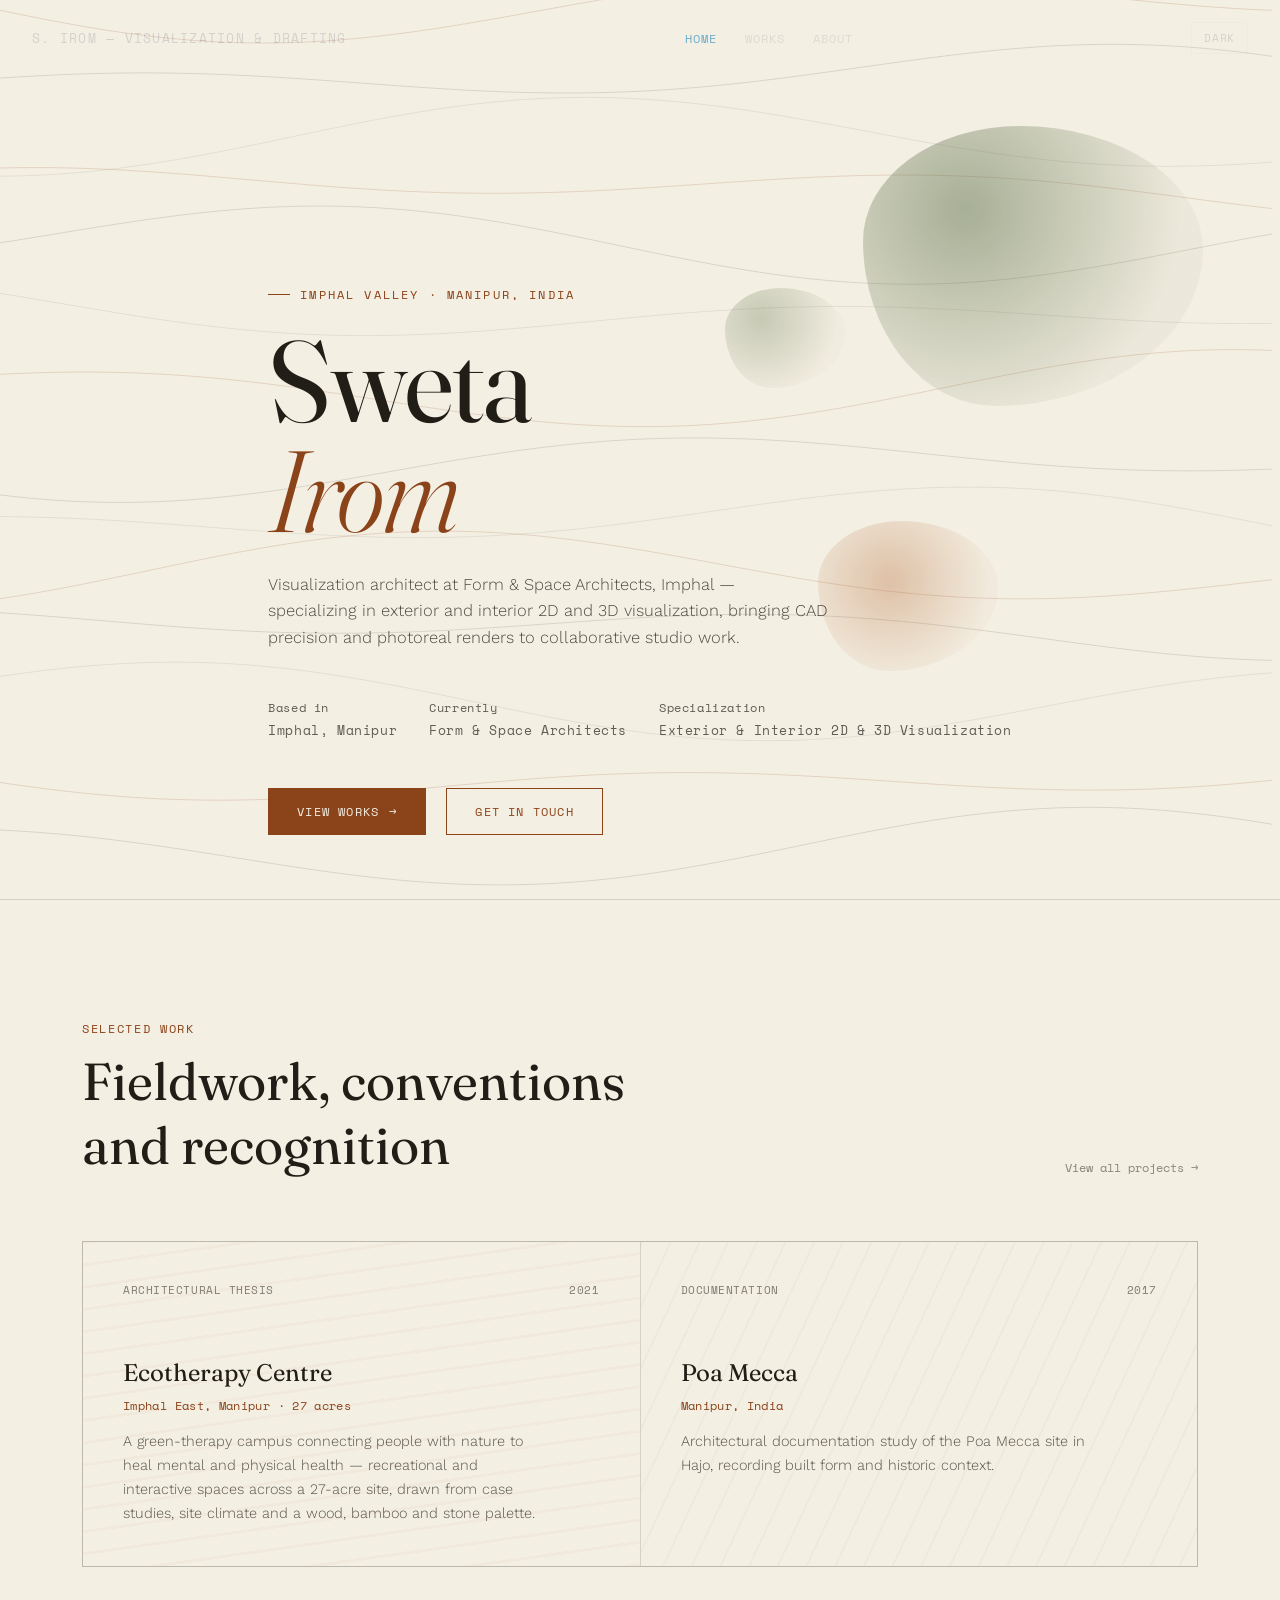
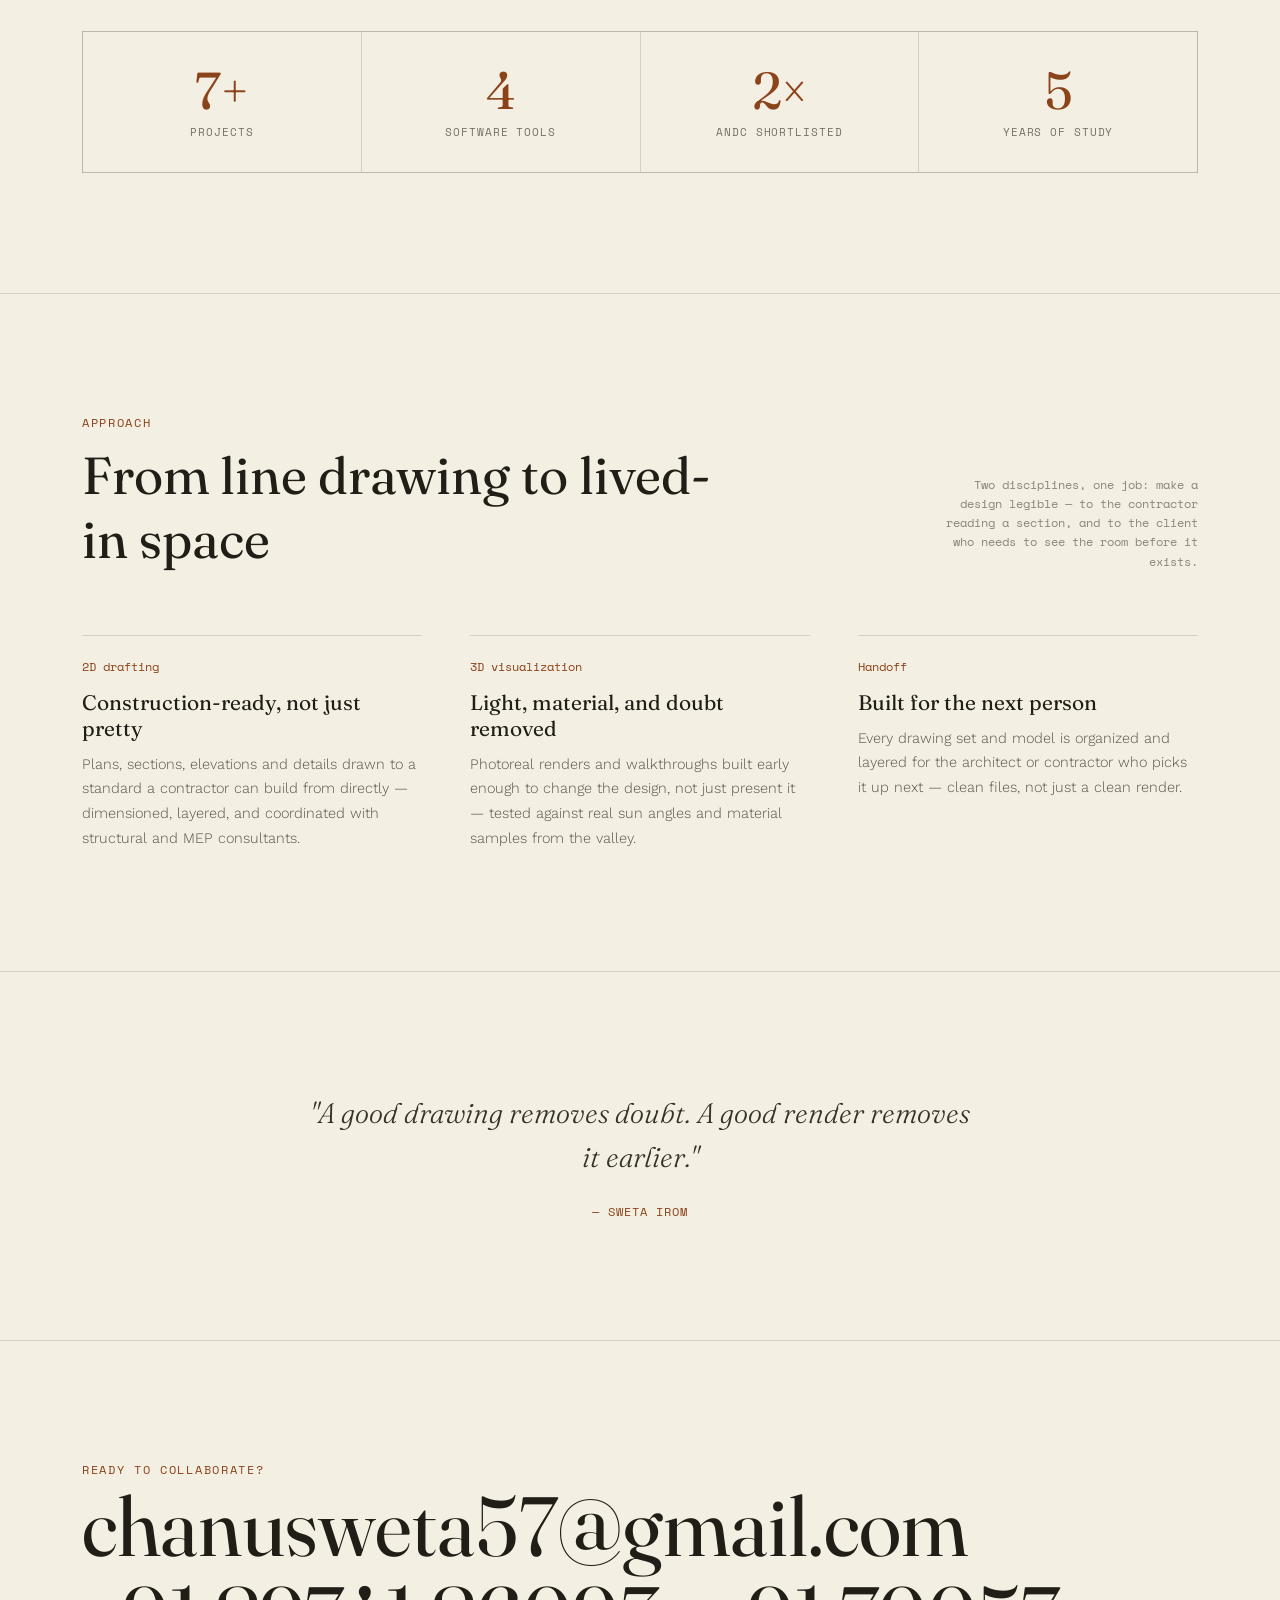
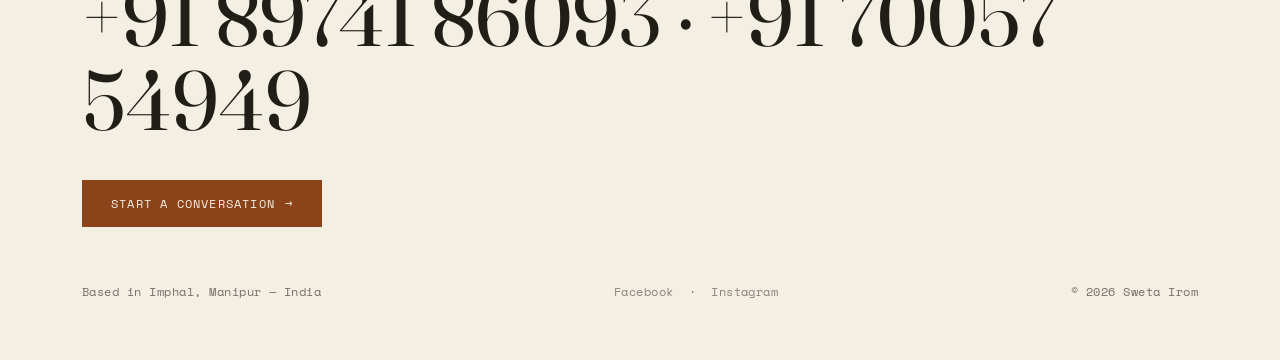
==== index.html @ aa002e1c "Update Instagram link in footer" ====
<!DOCTYPE html>
<html lang="en" data-theme="dark">
<head>
<meta charset="UTF-8">
<meta name="viewport" content="width=device-width, initial-scale=1.0">
<title>Sweta Irom — 3D Visualization & Drafting, Imphal</title>
<link rel="preconnect" href="https://fonts.googleapis.com">
<link href="https://fonts.googleapis.com/css2?family=Fraunces:opsz,wght@9..144,300;9..144,400;9..144,500;9..144,600&family=Work+Sans:wght@300;400;500;600&family=Space+Mono:wght@400;700&display=swap" rel="stylesheet">
<link rel="stylesheet" href="css/style.css">
</head>
<body>

<div class="menu-scrim" id="scrim"></div>

<header class="nav">
  <div class="nav-mark">S. IROM — VISUALIZATION &amp; DRAFTING</div>
  <nav class="nav-links">
    <a href="index.html" class="active">Home</a>
    <a href="works.html">Works</a>
    <a href="about.html">About</a>
  </nav>
  <div class="nav-controls">
    <button class="theme-toggle" id="themeToggle" aria-label="Toggle light and dark mode">LIGHT</button>
    <button class="menu-toggle" id="menuToggle" aria-label="Open menu">MENU</button>
  </div>
</header>

<nav class="mobile-menu" id="mobileMenu">
  <a href="index.html" class="active">Home</a>
  <a href="works.html">Works</a>
  <a href="about.html">About</a>
</nav>

<!-- ==================== HERO ==================== -->
<section class="hero">
  <canvas id="contour"></canvas>
  <div class="blob b1"></div>
  <div class="blob b2"></div>
  <div class="blob b3"></div>
  <div class="wrap hero-content">
    <div class="eyebrow">Imphal Valley &middot; Manipur, India</div>
    <h1 class="name">Sweta<br><em>Irom</em></h1>
    <p class="hero-sub">Visualization architect at Form &amp; Space Architects, Imphal — specializing in exterior and interior 2D and 3D visualization, bringing CAD precision and photoreal renders to collaborative studio work.</p>
    <div class="hero-meta">
      <div>Based in<span>Imphal, Manipur</span></div>
      <div>Currently<span>Form &amp; Space Architects</span></div>
      <div>Specialization<span>Exterior &amp; Interior 2D &amp; 3D Visualization</span></div>
    </div>
    <div class="cta-row">
      <a href="works.html" class="btn btn-primary">View Works <span class="arrow">&rarr;</span></a>
      <a href="about.html#contact" class="btn">Get in Touch</a>
    </div>
  </div>
</section>

<!-- ==================== FEATURED WORKS ==================== -->
<section>
  <div class="wrap">
    <div class="section-head reveal">
      <div>
        <div class="section-label">Selected Work</div>
        <h2 class="section-title">Fieldwork, conventions and recognition</h2>
      </div>
      <a href="works.html" class="section-note" style="text-decoration:none;">View all projects &rarr;</a>
    </div>

    <div class="featured-grid reveal">
      <div class="work-card">
        <div class="work-texture tex-lat"></div>
        <div class="work-top"><span>ARCHITECTURAL THESIS</span><span>2021</span></div>
        <div class="work-name">Ecotherapy Centre</div>
        <div class="work-loc">Imphal East, Manipur &middot; 27 acres</div>
        <p class="work-desc">A green-therapy campus connecting people with nature to heal mental and physical health — recreational and interactive spaces across a 27-acre site, drawn from case studies, site climate and a wood, bamboo and stone palette.</p>
      </div>
      <div class="work-card">
        <div class="work-texture tex-bamboo"></div>
        <div class="work-top"><span>DOCUMENTATION</span><span>2017</span></div>
        <div class="work-name">Poa Mecca</div>
        <div class="work-loc">Manipur, India</div>
        <p class="work-desc">Architectural documentation study of the Poa Mecca site in Hajo, recording built form and historic context.</p>
      </div>
    </div>

    <!-- Stats -->
    <div class="stat-strip reveal">
      <div class="stat-cell">
        <div class="stat-num">7+</div>
        <div class="stat-label">Projects</div>
      </div>
      <div class="stat-cell">
        <div class="stat-num">4</div>
        <div class="stat-label">Software Tools</div>
      </div>
      <div class="stat-cell">
        <div class="stat-num">2&times;</div>
        <div class="stat-label">ANDC Shortlisted</div>
      </div>
      <div class="stat-cell">
        <div class="stat-num">5</div>
        <div class="stat-label">Years of Study</div>
      </div>
    </div>
  </div>
</section>

<!-- ==================== APPROACH PREVIEW ==================== -->
<section>
  <div class="wrap">
    <div class="section-head reveal">
      <div>
        <div class="section-label">Approach</div>
        <h2 class="section-title">From line drawing to lived-in space</h2>
      </div>
      <div class="section-note">Two disciplines, one job: make a design legible — to the contractor reading a section, and to the client who needs to see the room before it exists.</div>
    </div>

    <div class="approach-grid">
      <div class="approach-item reveal">
        <div class="approach-num">2D drafting</div>
        <h3>Construction-ready, not just pretty</h3>
        <p>Plans, sections, elevations and details drawn to a standard a contractor can build from directly — dimensioned, layered, and coordinated with structural and MEP consultants.</p>
      </div>
      <div class="approach-item reveal">
        <div class="approach-num">3D visualization</div>
        <h3>Light, material, and doubt removed</h3>
        <p>Photoreal renders and walkthroughs built early enough to change the design, not just present it — tested against real sun angles and material samples from the valley.</p>
      </div>
      <div class="approach-item reveal">
        <div class="approach-num">Handoff</div>
        <h3>Built for the next person</h3>
        <p>Every drawing set and model is organized and layered for the architect or contractor who picks it up next — clean files, not just a clean render.</p>
      </div>
    </div>
  </div>
</section>

<!-- ==================== TESTIMONIAL ==================== -->
<section>
  <div class="wrap">
    <div class="testimonial-section reveal">
      <p class="testimonial-quote">"A good drawing removes doubt. A good render removes it earlier."</p>
      <div class="testimonial-attr">— Sweta Irom</div>
    </div>
  </div>
</section>

<!-- ==================== FOOTER / CTA ==================== -->
<footer class="contact" id="contact">
  <div class="wrap contact-inner">
    <div class="section-label reveal">Ready to collaborate?</div>
    <h2 class="reveal"><a href="mailto:chanusweta57@gmail.com">chanusweta57@gmail.com</a></h2>
    <h2 class="reveal">+91 89741 86093 &middot; +91 70057 54949</h2>

    <div class="cta-row reveal" style="margin-top:32px;">
      <a href="about.html#contact" class="btn btn-primary">Start a Conversation <span class="arrow">&rarr;</span></a>
    </div>

    <div class="contact-bottom">
      <span>Based in Imphal, Manipur — India</span>
      <span><a href="https://www.facebook.com/sweta.chanu" target="_blank" rel="noopener">Facebook</a> &nbsp;&middot;&nbsp; <a href="https://www.instagram.com/___swe_t___" target="_blank" rel="noopener">Instagram</a></span>
      <span>&copy; 2026 Sweta Irom</span>
    </div>
  </div>
</footer>

<script src="js/main.js"></script>
</body>
</html>
---- css/style.css ----
/* ============================================================
   Sweta Irom — Portfolio
   Shared styles across all pages
   ============================================================ */

/* --- Tokens ------------------------------------------------- */
:root {
  --serif: 'Fraunces', serif;
  --sans: 'Work Sans', sans-serif;
  --mono: 'Space Mono', monospace;
}

html[data-theme="dark"] {
  --ink: #17150F;
  --stone: #E9E2D2;
  --stoneware: #3A3833;
  --rust: #B15F27;
  --moss: #5C7048;
  --gold: #C9A227;
  --line: rgba(233, 226, 210, 0.14);
  --panel: rgba(255, 255, 255, 0.02);
  --contour-a: rgba(177, 95, 39, 0.30);
  --contour-b: rgba(92, 112, 72, 0.28);
  --contour-c: rgba(233, 226, 210, 0.14);
}

html[data-theme="light"] {
  --ink: #F4EFE3;
  --stone: #211E17;
  --stoneware: #C7C0AC;
  --rust: #8B431A;
  --moss: #3E4A32;
  --gold: #93701A;
  --line: rgba(33, 30, 23, 0.14);
  --panel: rgba(33, 30, 23, 0.03);
  --contour-a: rgba(139, 67, 26, 0.26);
  --contour-b: rgba(62, 74, 50, 0.24);
  --contour-c: rgba(33, 30, 23, 0.12);
}

/* --- Reset -------------------------------------------------- */
*,
*::before,
*::after {
  margin: 0;
  padding: 0;
  box-sizing: border-box;
}

html {
  scroll-behavior: smooth;
}

body {
  background: var(--ink);
  color: var(--stone);
  font-family: var(--sans);
  font-weight: 300;
  overflow-x: hidden;
  transition: background 0.4s ease, color 0.4s ease;
}

@media (prefers-reduced-motion: reduce) {
  * {
    animation-duration: 0.001ms !important;
    animation-iteration-count: 1 !important;
    transition-duration: 0.001ms !important;
    scroll-behavior: auto !important;
  }
}

a {
  color: inherit;
  text-decoration: none;
}

::selection {
  background: var(--rust);
  color: var(--ink);
}

img {
  max-width: 100%;
  display: block;
}

/* --- Layout ------------------------------------------------- */
.wrap {
  max-width: 1180px;
  margin: 0 auto;
  padding: 0 32px;
}

/* --- Nav ---------------------------------------------------- */
header.nav {
  position: fixed;
  top: 0;
  left: 0;
  right: 0;
  z-index: 100;
  padding: 20px 24px;
  display: flex;
  justify-content: space-between;
  align-items: center;
  background: var(--ink);
  border-bottom: 1px solid var(--line);
  transition: background 0.4s ease;
}

@media (min-width: 720px) {
  header.nav {
    padding: 22px 32px;
    background: transparent;
    border-bottom: none;
    mix-blend-mode: difference;
  }
}

.nav-mark {
  font-family: var(--mono);
  font-size: 12.5px;
  letter-spacing: 0.1em;
  text-transform: uppercase;
}

.nav-links {
  display: none;
  gap: 28px;
  font-family: var(--mono);
  font-size: 12px;
  letter-spacing: 0.08em;
  text-transform: uppercase;
}

.nav-links a {
  opacity: 0.75;
  transition: opacity 0.25s;
}

.nav-links a:hover,
.nav-links a.active {
  opacity: 1;
}

.nav-links a.active {
  color: var(--rust);
}

@media (min-width: 720px) {
  .nav-links {
    display: flex;
  }
}

.nav-controls {
  display: flex;
  align-items: center;
  gap: 14px;
}

.theme-toggle,
.menu-toggle {
  font-family: var(--mono);
  font-size: 11px;
  letter-spacing: 0.06em;
  text-transform: uppercase;
  background: transparent;
  border: 1px solid var(--line);
  color: var(--stone);
  padding: 7px 12px;
  cursor: pointer;
  transition: border-color 0.25s, opacity 0.25s;
}

.theme-toggle:hover,
.menu-toggle:hover {
  border-color: var(--rust);
}

.menu-toggle {
  display: inline-block;
}

@media (min-width: 720px) {
  .menu-toggle {
    display: none;
  }
}

/* --- Mobile Menu -------------------------------------------- */
.mobile-menu {
  position: fixed;
  top: 0;
  right: 0;
  bottom: 0;
  width: 78vw;
  max-width: 320px;
  z-index: 200;
  background: var(--ink);
  border-left: 1px solid var(--line);
  display: flex;
  flex-direction: column;
  gap: 26px;
  padding: 90px 30px 30px;
  transform: translateX(100%);
  transition: transform 0.35s ease;
}

.mobile-menu.open {
  transform: translateX(0);
}

.mobile-menu a {
  font-family: var(--mono);
  font-size: 15px;
  letter-spacing: 0.06em;
  text-transform: uppercase;
}

.mobile-menu a.active {
  color: var(--rust);
}

.menu-scrim {
  position: fixed;
  inset: 0;
  z-index: 150;
  background: rgba(0, 0, 0, 0.4);
  opacity: 0;
  pointer-events: none;
  transition: opacity 0.3s ease;
}

.menu-scrim.open {
  opacity: 1;
  pointer-events: auto;
}

/* --- Hero --------------------------------------------------- */
.hero {
  position: relative;
  min-height: 100vh;
  display: flex;
  flex-direction: column;
  justify-content: flex-end;
  padding-bottom: 64px;
  padding-top: 110px;
  overflow: hidden;
  border-bottom: 1px solid var(--line);
}

#contour {
  position: absolute;
  inset: 0;
  width: 100%;
  height: 100%;
  opacity: 0.55;
}

.blob {
  position: absolute;
  filter: blur(0.5px);
  background: radial-gradient(circle at 30% 30%, rgba(92, 112, 72, 0.5), rgba(92, 112, 72, 0.05) 70%);
  border-radius: 46% 54% 61% 39% / 41% 44% 56% 59%;
  animation: drift 22s ease-in-out infinite, morph 14s ease-in-out infinite;
  pointer-events: none;
}

.blob.b1 {
  width: 340px;
  height: 280px;
  top: 14%;
  right: 6%;
}

.blob.b2 {
  width: 180px;
  height: 150px;
  top: 58%;
  right: 22%;
  background: radial-gradient(circle at 40% 40%, rgba(177, 95, 39, 0.32), rgba(177, 95, 39, 0.03) 70%);
  animation-duration: 28s, 17s;
}

.blob.b3 {
  width: 120px;
  height: 100px;
  top: 32%;
  right: 34%;
  opacity: 0.6;
  animation-duration: 19s, 11s;
}

@media (max-width: 720px) {
  .blob {
    display: none;
  }
}

@keyframes drift {
  0%, 100% { transform: translate(0, 0); }
  50% { transform: translate(-24px, 30px); }
}

@keyframes morph {
  0%, 100% { border-radius: 46% 54% 61% 39% / 41% 44% 56% 59%; }
  50% { border-radius: 58% 42% 38% 62% / 55% 60% 40% 45%; }
}

.hero-content {
  position: relative;
  z-index: 2;
}

.eyebrow {
  font-family: var(--mono);
  font-size: 12px;
  letter-spacing: 0.18em;
  text-transform: uppercase;
  color: var(--rust);
  margin-bottom: 22px;
  display: flex;
  align-items: center;
  gap: 10px;
}

.eyebrow::before {
  content: '';
  width: 22px;
  height: 1px;
  background: var(--rust);
  display: inline-block;
}

h1.name {
  font-family: var(--serif);
  font-weight: 400;
  font-size: clamp(42px, 9vw, 118px);
  line-height: 0.96;
  letter-spacing: -0.01em;
}

h1.name em {
  font-style: italic;
  font-weight: 300;
  color: var(--rust);
}

.hero-sub {
  max-width: 560px;
  margin-top: 26px;
  font-size: 16.5px;
  line-height: 1.6;
  font-weight: 300;
  color: var(--stone);
  opacity: 0.78;
}

.hero-meta {
  display: flex;
  gap: 32px;
  margin-top: 48px;
  flex-wrap: wrap;
  font-family: var(--mono);
  font-size: 12px;
  letter-spacing: 0.05em;
  color: var(--stone);
  opacity: 0.7;
}

.hero-meta span {
  display: block;
  opacity: 1;
  color: var(--stone);
  font-size: 13px;
  margin-top: 4px;
}

/* --- CTA Button --------------------------------------------- */
.cta-row {
  margin-top: 48px;
  display: flex;
  gap: 20px;
  flex-wrap: wrap;
}

.btn {
  display: inline-flex;
  align-items: center;
  gap: 10px;
  font-family: var(--mono);
  font-size: 12px;
  letter-spacing: 0.1em;
  text-transform: uppercase;
  padding: 14px 28px;
  border: 1px solid var(--rust);
  color: var(--rust);
  transition: background 0.3s, color 0.3s;
  cursor: pointer;
  background: transparent;
}

.btn:hover {
  background: var(--rust);
  color: var(--ink);
}

.btn-primary {
  background: var(--rust);
  color: var(--ink);
}

.btn-primary:hover {
  background: transparent;
  color: var(--rust);
}

.btn .arrow {
  transition: transform 0.3s;
}

.btn:hover .arrow {
  transform: translateX(4px);
}

/* --- Sections ----------------------------------------------- */
section {
  padding: 88px 0;
  border-bottom: 1px solid var(--line);
  position: relative;
}

@media (min-width: 720px) {
  section {
    padding: 120px 0;
  }
}

.section-head {
  display: flex;
  justify-content: space-between;
  align-items: flex-end;
  margin-bottom: 52px;
  gap: 24px;
  flex-wrap: wrap;
}

@media (min-width: 720px) {
  .section-head {
    margin-bottom: 64px;
  }
}

.section-label {
  font-family: var(--mono);
  font-size: 12px;
  letter-spacing: 0.14em;
  text-transform: uppercase;
  color: var(--rust);
}

h2.section-title {
  font-family: var(--serif);
  font-weight: 400;
  font-size: clamp(28px, 4.5vw, 52px);
  margin-top: 12px;
  max-width: 640px;
}

.section-note {
  font-family: var(--mono);
  font-size: 12px;
  color: var(--stone);
  opacity: 0.5;
  max-width: 260px;
  line-height: 1.6;
  text-align: right;
}

/* --- Reveal Animation --------------------------------------- */
.reveal {
  opacity: 0;
  transform: translateY(28px);
  transition: opacity 0.8s ease, transform 0.8s ease;
}

.reveal.in {
  opacity: 1;
  transform: translateY(0);
}

/* --- Work Cards --------------------------------------------- */
.works-grid {
  display: grid;
  grid-template-columns: 1fr;
  gap: 1px;
  background: var(--line);
  border: 1px solid var(--line);
}

@media (min-width: 820px) {
  .works-grid {
    grid-template-columns: 1fr 1fr;
  }
}

.work-card {
  background: var(--ink);
  padding: 32px;
  position: relative;
  overflow: hidden;
  transition: background 0.4s ease;
}

@media (min-width: 720px) {
  .work-card {
    padding: 40px;
  }
}

.work-card:hover {
  background: var(--panel);
}

.work-card:hover .work-texture {
  transform: scale(1.06);
  opacity: 0.28;
}

.work-texture {
  position: absolute;
  inset: 0;
  opacity: 0.14;
  transition: transform 0.6s ease, opacity 0.6s ease;
  background-repeat: repeat;
  z-index: 0;
}

.tex-bamboo {
  background-image: repeating-linear-gradient(115deg, var(--contour-b) 0px, var(--contour-b) 2px, transparent 2px, transparent 26px);
}

.tex-lat {
  background-image: repeating-linear-gradient(-8deg, var(--contour-a) 0px, var(--contour-a) 3px, transparent 3px, transparent 22px);
}

.tex-thatch {
  background-image: repeating-linear-gradient(70deg, rgba(201, 162, 39, 0.4) 0px, rgba(201, 162, 39, 0.4) 1px, transparent 1px, transparent 14px);
}

.tex-stone {
  background-image: repeating-linear-gradient(30deg, var(--contour-c) 0px, var(--contour-c) 2px, transparent 2px, transparent 30px);
}

.work-top {
  position: relative;
  z-index: 1;
  display: flex;
  justify-content: space-between;
  font-family: var(--mono);
  font-size: 11px;
  letter-spacing: 0.05em;
  color: var(--stone);
  opacity: 0.55;
  margin-bottom: 60px;
}

.work-name {
  position: relative;
  z-index: 1;
  font-family: var(--serif);
  font-size: 24px;
  font-weight: 400;
  margin-bottom: 10px;
}

.work-loc {
  position: relative;
  z-index: 1;
  font-family: var(--mono);
  font-size: 12px;
  color: var(--rust);
  margin-bottom: 16px;
  letter-spacing: 0.03em;
}

.work-desc {
  position: relative;
  z-index: 1;
  font-size: 14.5px;
  line-height: 1.65;
  color: var(--stone);
  opacity: 0.75;
  max-width: 420px;
}

/* --- Approach ----------------------------------------------- */
.approach-grid {
  display: grid;
  grid-template-columns: 1fr;
  gap: 40px;
}

@media (min-width: 820px) {
  .approach-grid {
    grid-template-columns: repeat(3, 1fr);
    gap: 48px;
  }
}

.approach-item {
  border-top: 1px solid var(--line);
  padding-top: 22px;
}

.approach-num {
  font-family: var(--mono);
  font-size: 12px;
  color: var(--rust);
  margin-bottom: 14px;
}

.approach-item h3 {
  font-family: var(--serif);
  font-size: 21px;
  font-weight: 400;
  margin-bottom: 12px;
}

.approach-item p {
  font-size: 14.5px;
  line-height: 1.7;
  color: var(--stone);
  opacity: 0.75;
}

/* --- Materials / Toolset ------------------------------------ */
.materials {
  display: grid;
  grid-template-columns: repeat(2, 1fr);
  gap: 1px;
  background: var(--line);
  border: 1px solid var(--line);
}

@media (min-width: 720px) {
  .materials {
    grid-template-columns: repeat(4, 1fr);
  }
}

.material {
  background: var(--ink);
  aspect-ratio: 1;
  position: relative;
  padding: 18px;
  display: flex;
  flex-direction: column;
  justify-content: flex-end;
  overflow: hidden;
}

.material .swatch-tex {
  position: absolute;
  inset: 0;
}

.material h4 {
  position: relative;
  font-family: var(--serif);
  font-size: 18px;
  font-weight: 400;
  margin-bottom: 4px;
}

.material span {
  position: relative;
  font-family: var(--mono);
  font-size: 10px;
  color: var(--stone);
  opacity: 0.55;
  letter-spacing: 0.04em;
}

/* --- About -------------------------------------------------- */
.about-grid {
  display: grid;
  grid-template-columns: 1fr;
  gap: 44px;
}

@media (min-width: 900px) {
  .about-grid {
    grid-template-columns: 1.1fr 0.9fr;
    gap: 56px;
  }
}

.about-bio p {
  font-size: 15.5px;
  line-height: 1.75;
  color: var(--stone);
  opacity: 0.82;
  margin-bottom: 20px;
  max-width: 520px;
}

.quote {
  font-family: var(--serif);
  font-style: italic;
  font-size: 22px;
  line-height: 1.5;
  color: var(--stone);
  border-left: 2px solid var(--rust);
  padding-left: 22px;
  margin-top: 32px;
  max-width: 480px;
}

.credentials {
  font-family: var(--mono);
  font-size: 12.5px;
  line-height: 2.1;
  color: var(--stone);
  opacity: 0.75;
}

.credentials .cred-label {
  color: var(--rust);
  opacity: 1;
  display: block;
  margin-top: 18px;
  letter-spacing: 0.08em;
}

.credentials .cred-label:first-child {
  margin-top: 0;
}

/* --- Featured Preview (Home page) --------------------------- */
.featured-grid {
  display: grid;
  grid-template-columns: 1fr;
  gap: 1px;
  background: var(--line);
  border: 1px solid var(--line);
}

@media (min-width: 820px) {
  .featured-grid {
    grid-template-columns: 1fr 1fr;
  }
}

.stat-strip {
  display: grid;
  grid-template-columns: repeat(2, 1fr);
  gap: 1px;
  background: var(--line);
  border: 1px solid var(--line);
  margin-top: 64px;
}

@media (min-width: 720px) {
  .stat-strip {
    grid-template-columns: repeat(4, 1fr);
  }
}

.stat-cell {
  background: var(--ink);
  padding: 32px;
  text-align: center;
}

.stat-num {
  font-family: var(--serif);
  font-size: clamp(32px, 5vw, 52px);
  font-weight: 400;
  color: var(--rust);
  line-height: 1;
  margin-bottom: 8px;
}

.stat-label {
  font-family: var(--mono);
  font-size: 11px;
  letter-spacing: 0.08em;
  text-transform: uppercase;
  color: var(--stone);
  opacity: 0.6;
}

/* --- Testimonial -------------------------------------------- */
.testimonial-section {
  text-align: center;
  max-width: 680px;
  margin: 0 auto;
}

.testimonial-quote {
  font-family: var(--serif);
  font-style: italic;
  font-size: clamp(20px, 3vw, 28px);
  line-height: 1.55;
  color: var(--stone);
  opacity: 0.9;
  margin-bottom: 24px;
}

.testimonial-attr {
  font-family: var(--mono);
  font-size: 12px;
  letter-spacing: 0.08em;
  text-transform: uppercase;
  color: var(--rust);
}

/* --- Footer / Contact --------------------------------------- */
footer.contact {
  padding: 88px 0 50px;
  border-bottom: none;
}

@media (min-width: 720px) {
  footer.contact {
    padding: 120px 0 60px;
  }
}

.contact-inner {
  display: flex;
  flex-direction: column;
  align-items: flex-start;
  gap: 6px;
}

.contact-inner h2 {
  font-family: var(--serif);
  font-weight: 400;
  font-size: clamp(30px, 7vw, 84px);
  line-height: 1;
  word-break: break-word;
}

.contact-inner h2 a {
  border-bottom: 1px solid transparent;
  transition: border-color 0.3s;
}

.contact-inner h2 a:hover {
  border-color: var(--rust);
  color: var(--rust);
}

.contact-bottom {
  margin-top: 50px;
  display: flex;
  flex-wrap: wrap;
  justify-content: space-between;
  gap: 16px;
  width: 100%;
  font-family: var(--mono);
  font-size: 12px;
  color: var(--stone);
  opacity: 0.6;
  letter-spacing: 0.04em;
}

.contact-bottom a {
  opacity: 0.85;
}

.contact-bottom a:hover {
  color: var(--rust);
  opacity: 1;
}

/* --- Page Header (inner pages) ------------------------------ */
.page-header {
  padding-top: 130px;
  padding-bottom: 64px;
  border-bottom: 1px solid var(--line);
  position: relative;
  overflow: hidden;
}

.page-header .blob {
  opacity: 0.35;
}

.page-header-content {
  position: relative;
  z-index: 2;
}
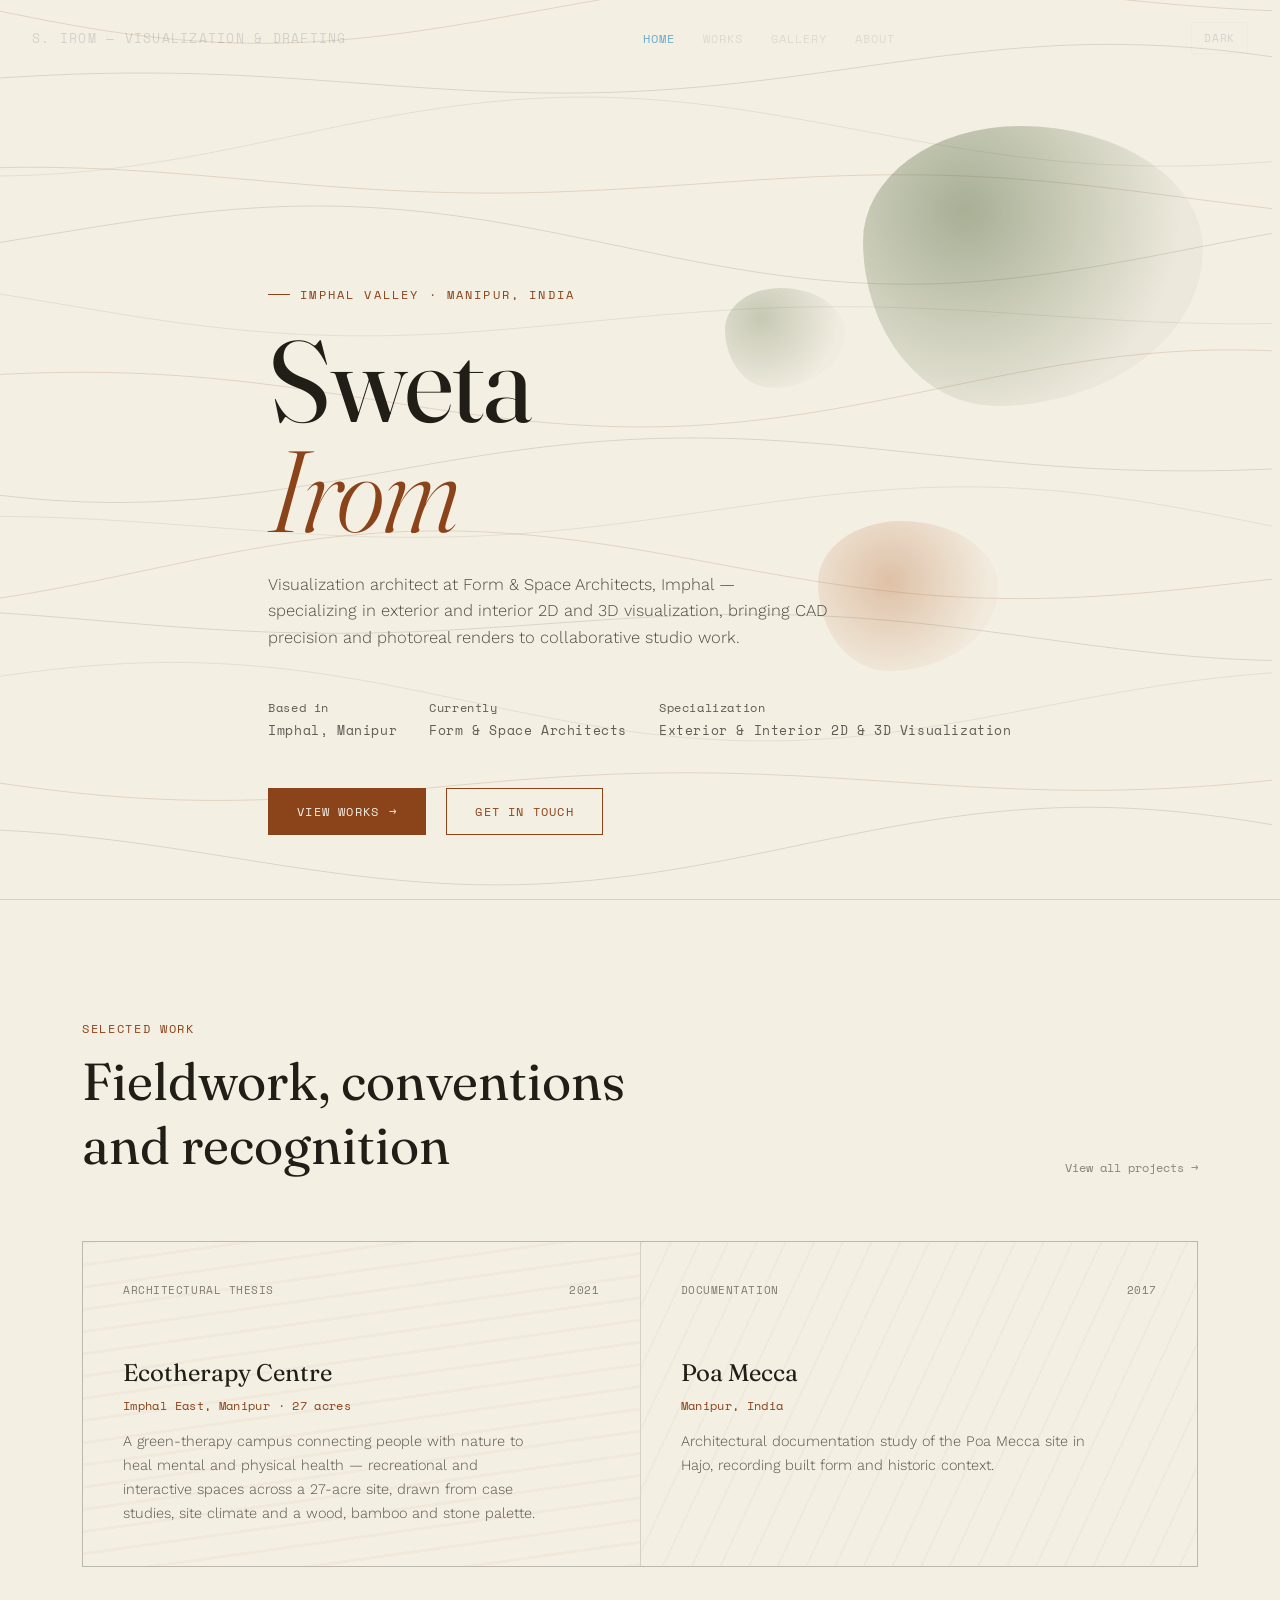
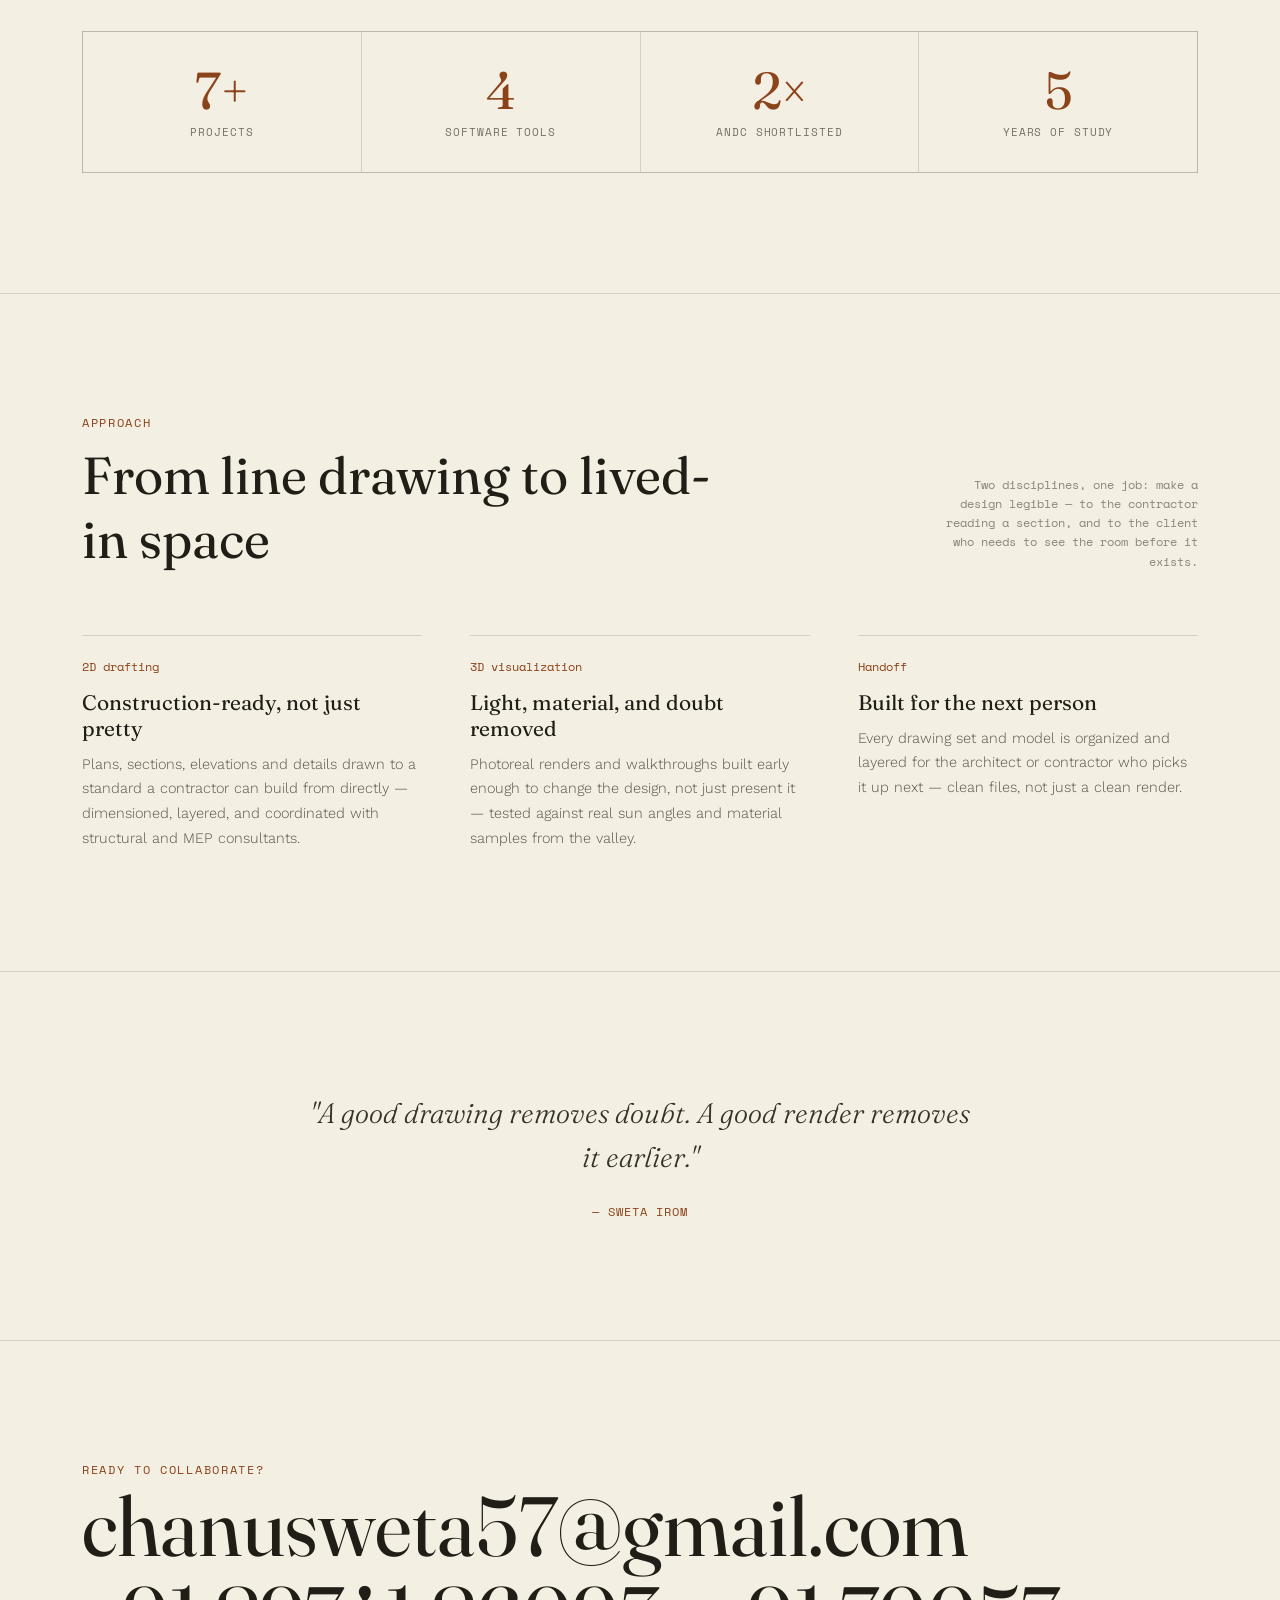
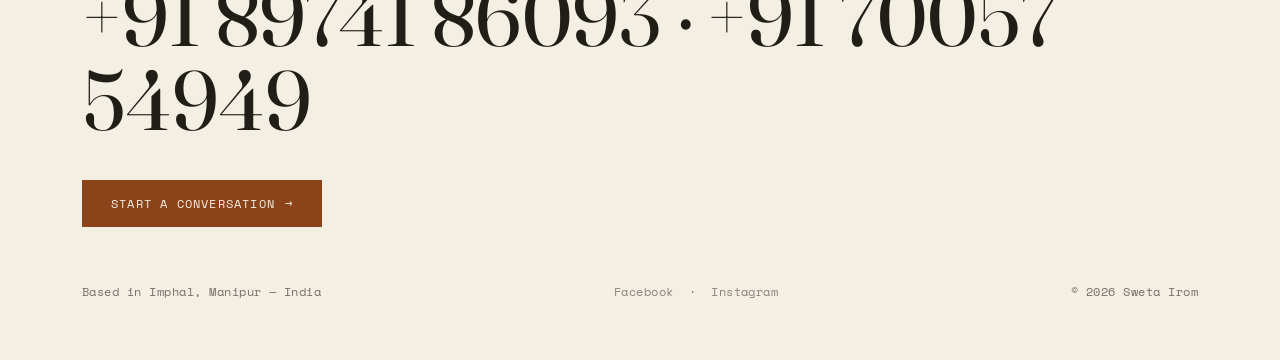
==== commit ad4e9ec0: "Add Gallery page with filterable photo/video grid and lightbox Co-Authored-By: Devin AI <158243242+d" ====
--- a/index.html
+++ b/index.html
@@ -17,6 +17,7 @@
   <nav class="nav-links">
     <a href="index.html" class="active">Home</a>
     <a href="works.html">Works</a>
+    <a href="gallery.html">Gallery</a>
     <a href="about.html">About</a>
   </nav>
   <div class="nav-controls">
@@ -28,6 +29,7 @@
 <nav class="mobile-menu" id="mobileMenu">
   <a href="index.html" class="active">Home</a>
   <a href="works.html">Works</a>
+  <a href="gallery.html">Gallery</a>
   <a href="about.html">About</a>
 </nav>
 
--- a/css/style.css
+++ b/css/style.css
@@ -893,3 +893,186 @@
   position: relative;
   z-index: 2;
 }
+
+/* ==================== GALLERY ==================== */
+.gallery-filters {
+  display: flex;
+  flex-wrap: wrap;
+  gap: 8px;
+  align-items: center;
+}
+
+.gallery-filter {
+  font-family: var(--mono);
+  font-size: 11px;
+  letter-spacing: 0.08em;
+  text-transform: uppercase;
+  padding: 8px 16px;
+  background: transparent;
+  border: 1px solid var(--line);
+  color: var(--stone);
+  cursor: pointer;
+  transition: border-color 0.3s ease, color 0.3s ease, background 0.3s ease;
+}
+
+.gallery-filter:hover {
+  border-color: var(--rust);
+  color: var(--rust);
+}
+
+.gallery-filter.active {
+  background: var(--rust);
+  border-color: var(--rust);
+  color: var(--ink);
+}
+
+.gallery-grid {
+  columns: 1;
+  column-gap: 16px;
+  margin-top: 32px;
+}
+
+@media (min-width: 620px) {
+  .gallery-grid { columns: 2; }
+}
+
+@media (min-width: 980px) {
+  .gallery-grid { columns: 3; }
+}
+
+.gallery-item {
+  position: relative;
+  margin: 0 0 16px;
+  break-inside: avoid;
+  overflow: hidden;
+  background: var(--ink);
+  border: 1px solid var(--line);
+  cursor: pointer;
+  transition: transform 0.4s ease;
+}
+
+.gallery-item.is-hidden { display: none; }
+
+.gallery-item img {
+  display: block;
+  width: 100%;
+  height: auto;
+}
+
+.gallery-item:hover { transform: translateY(-3px); }
+
+/* Placeholder tiles show a textured block until real media is added */
+.gallery-item.is-placeholder {
+  aspect-ratio: 4 / 3;
+}
+
+.gallery-item .work-texture {
+  position: absolute;
+  inset: 0;
+  opacity: 0.18;
+}
+
+.gallery-item figcaption {
+  position: relative;
+  z-index: 2;
+  display: flex;
+  align-items: center;
+  gap: 10px;
+  padding: 14px 16px;
+  font-family: var(--mono);
+  font-size: 12px;
+  color: var(--stone);
+  background: linear-gradient(to top, rgba(0, 0, 0, 0.28), transparent);
+}
+
+.gallery-item.is-placeholder figcaption {
+  position: absolute;
+  left: 0;
+  right: 0;
+  bottom: 0;
+  opacity: 0.75;
+}
+
+.gallery-tag {
+  font-size: 10px;
+  letter-spacing: 0.1em;
+  color: var(--rust);
+  border: 1px solid var(--rust);
+  padding: 2px 7px;
+}
+
+.gallery-play {
+  position: absolute;
+  top: 50%;
+  left: 50%;
+  z-index: 2;
+  width: 56px;
+  height: 56px;
+  transform: translate(-50%, -50%);
+  border-radius: 50%;
+  background: var(--rust);
+  transition: transform 0.3s ease;
+}
+
+.gallery-play::after {
+  content: "";
+  position: absolute;
+  top: 50%;
+  left: 54%;
+  transform: translate(-50%, -50%);
+  border-style: solid;
+  border-width: 10px 0 10px 17px;
+  border-color: transparent transparent transparent var(--ink);
+}
+
+.gallery-item:hover .gallery-play { transform: translate(-50%, -50%) scale(1.1); }
+
+.gallery-note {
+  margin-top: 28px;
+  font-family: var(--mono);
+  font-size: 13px;
+  color: var(--stone);
+  opacity: 0.7;
+}
+
+.gallery-note a { color: var(--rust); }
+
+/* ==================== LIGHTBOX ==================== */
+.lightbox {
+  position: fixed;
+  inset: 0;
+  z-index: 200;
+  display: none;
+  align-items: center;
+  justify-content: center;
+  padding: 24px;
+  background: rgba(0, 0, 0, 0.9);
+}
+
+.lightbox.open { display: flex; }
+
+.lightbox-content {
+  max-width: 92vw;
+  max-height: 88vh;
+}
+
+.lightbox-content img,
+.lightbox-content video {
+  display: block;
+  max-width: 92vw;
+  max-height: 88vh;
+  width: auto;
+  height: auto;
+}
+
+.lightbox-close {
+  position: absolute;
+  top: 20px;
+  right: 26px;
+  background: transparent;
+  border: none;
+  color: #E9E2D2;
+  font-size: 40px;
+  line-height: 1;
+  cursor: pointer;
+}
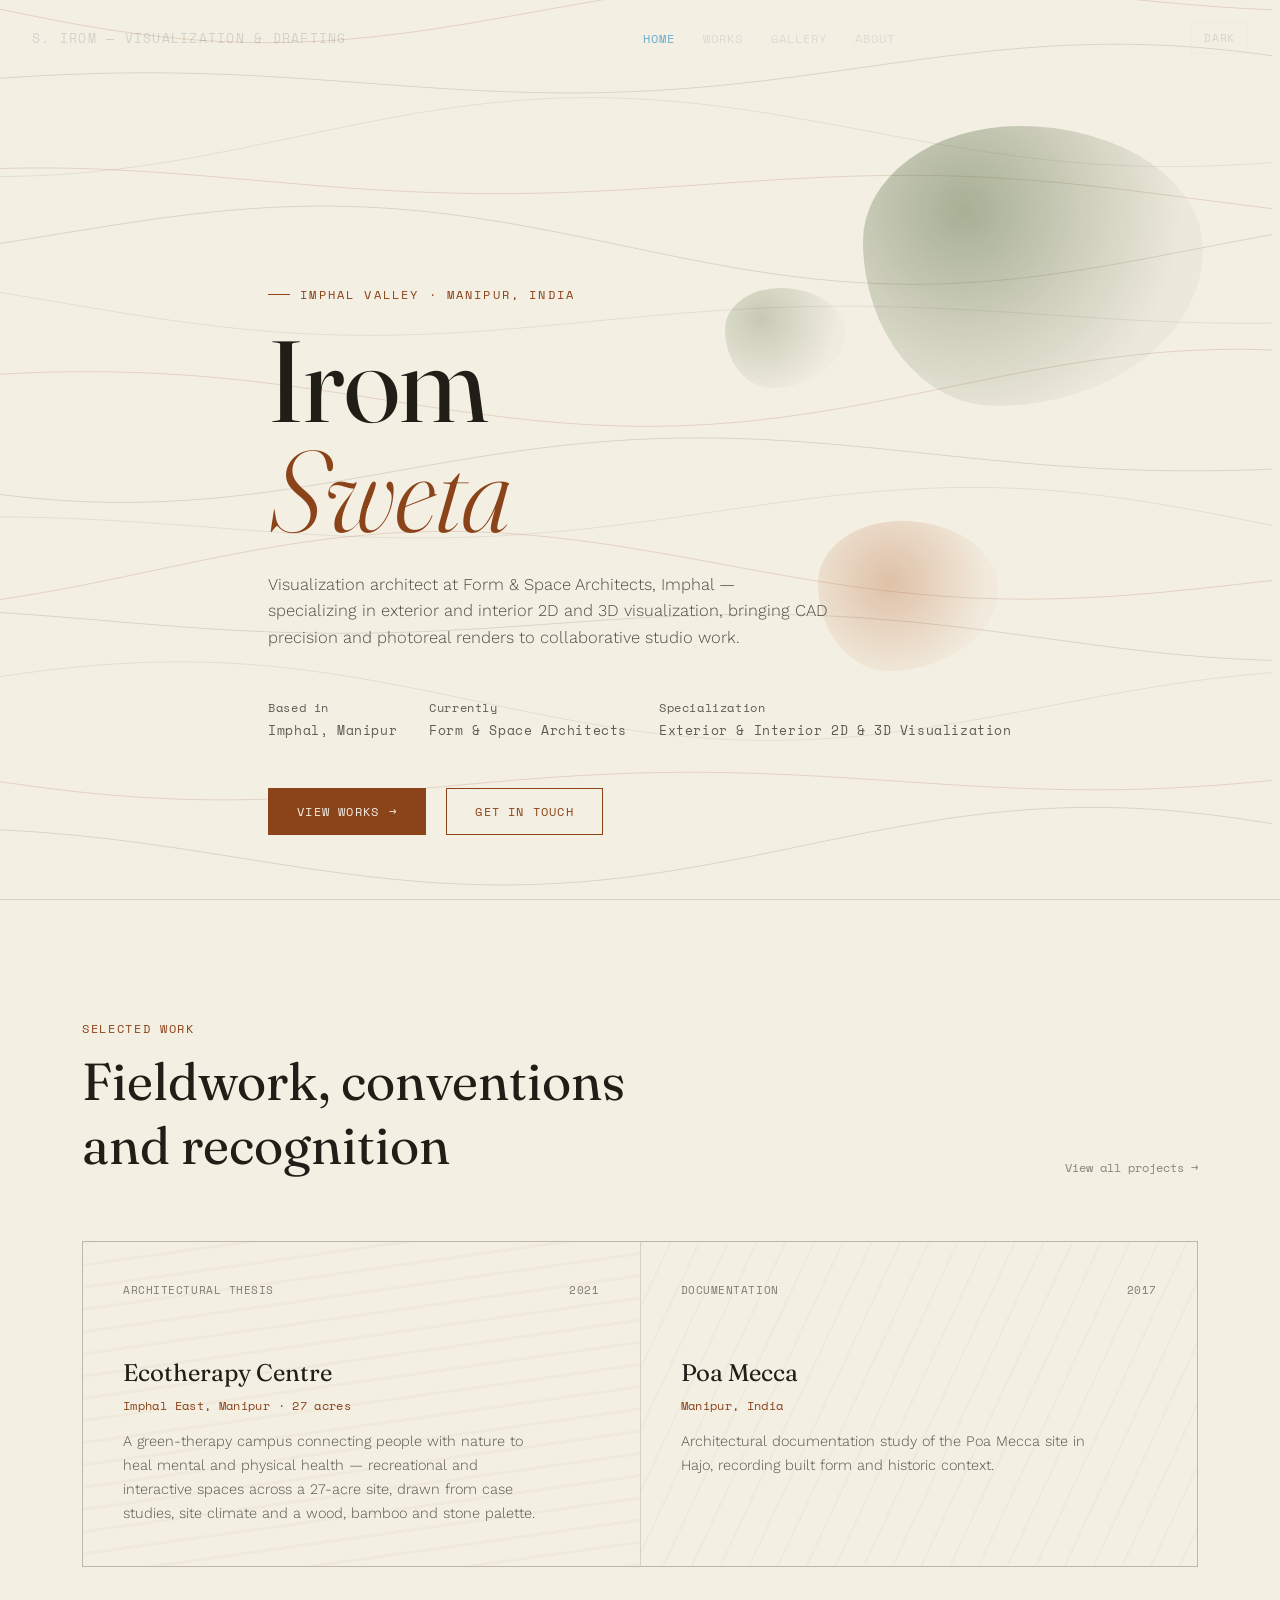
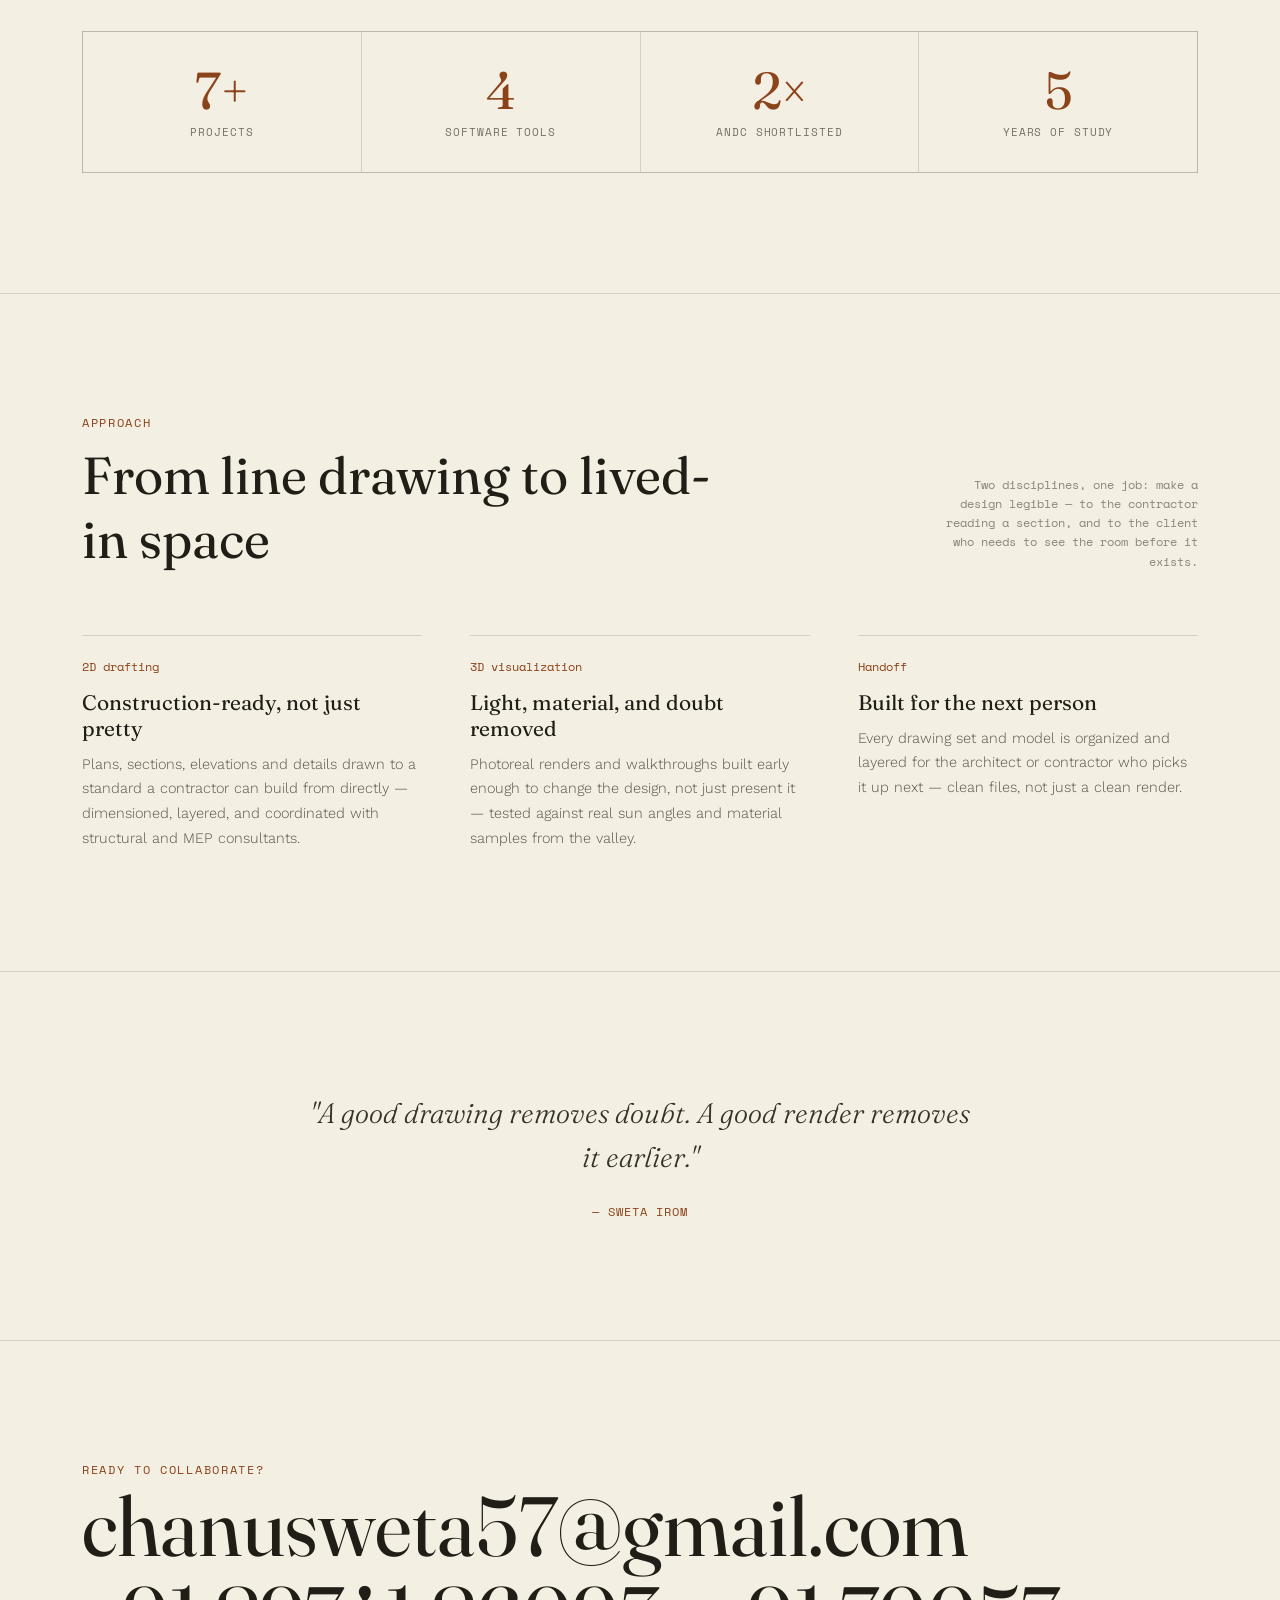
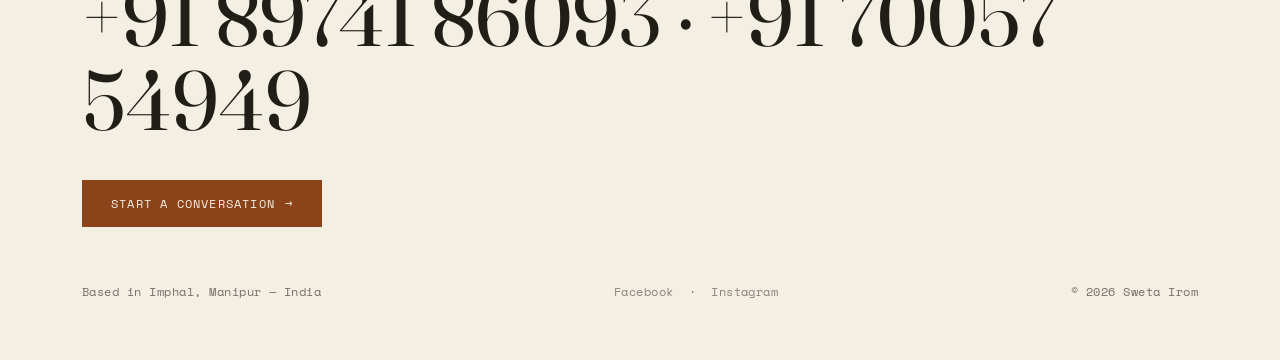
==== commit 411db64b: "Swap names 'Sweta' and 'Irom' in header" ====
--- a/index.html
+++ b/index.html
@@ -41,7 +41,7 @@
   <div class="blob b3"></div>
   <div class="wrap hero-content">
     <div class="eyebrow">Imphal Valley &middot; Manipur, India</div>
-    <h1 class="name">Sweta<br><em>Irom</em></h1>
+    <h1 class="name">Irom<br><em>Sweta</em></h1>
     <p class="hero-sub">Visualization architect at Form &amp; Space Architects, Imphal — specializing in exterior and interior 2D and 3D visualization, bringing CAD precision and photoreal renders to collaborative studio work.</p>
     <div class="hero-meta">
       <div>Based in<span>Imphal, Manipur</span></div>
--- a/css/style.css
+++ b/css/style.css
@@ -926,10 +926,39 @@
   color: var(--ink);
 }
 
+.project-block {
+  margin-top: 48px;
+}
+
+.project-block.is-hidden { display: none; }
+
+.project-head {
+  display: flex;
+  flex-wrap: wrap;
+  align-items: baseline;
+  gap: 6px 16px;
+  padding-bottom: 14px;
+  border-bottom: 1px solid var(--line);
+}
+
+.project-title {
+  font-family: var(--serif);
+  font-size: clamp(22px, 3vw, 30px);
+  font-weight: 400;
+  color: var(--stone);
+}
+
+.project-meta {
+  font-family: var(--mono);
+  font-size: 12px;
+  letter-spacing: 0.04em;
+  color: var(--rust);
+}
+
 .gallery-grid {
   columns: 1;
   column-gap: 16px;
-  margin-top: 32px;
+  margin-top: 20px;
 }
 
 @media (min-width: 620px) {
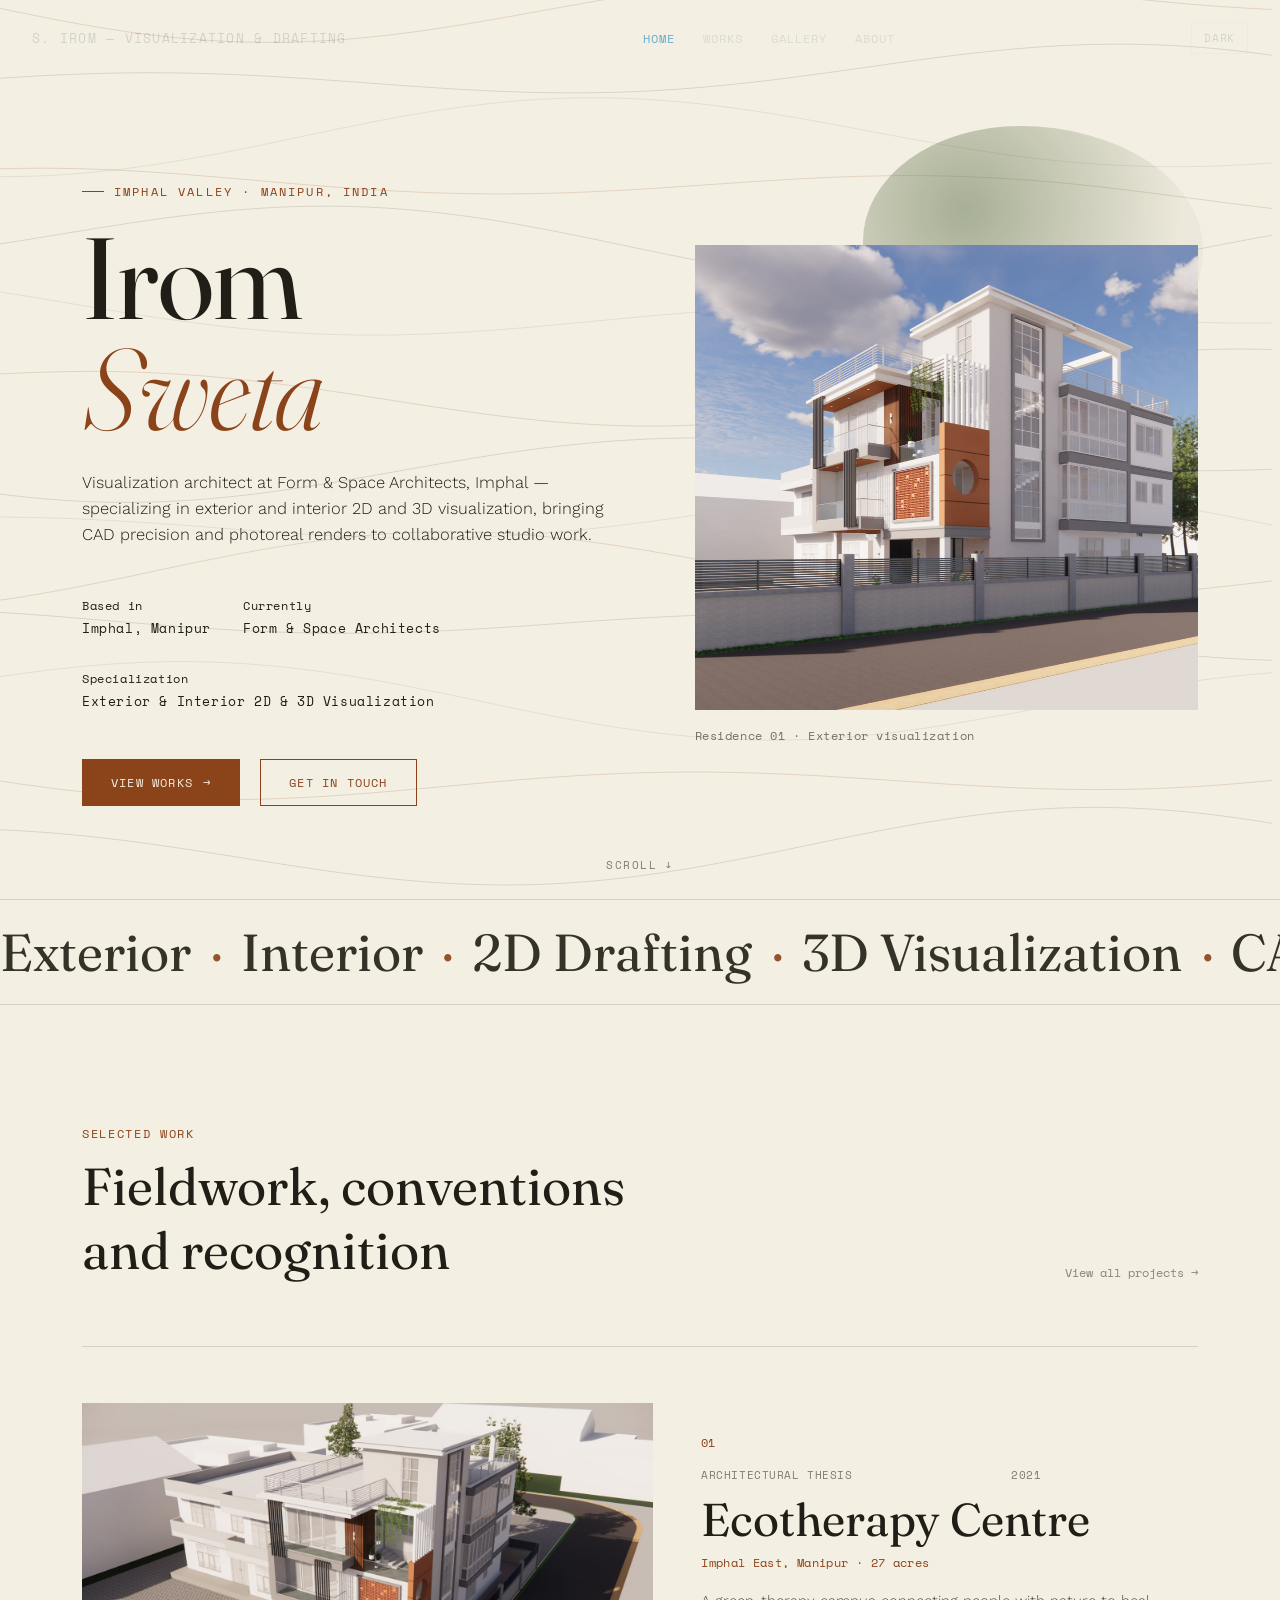
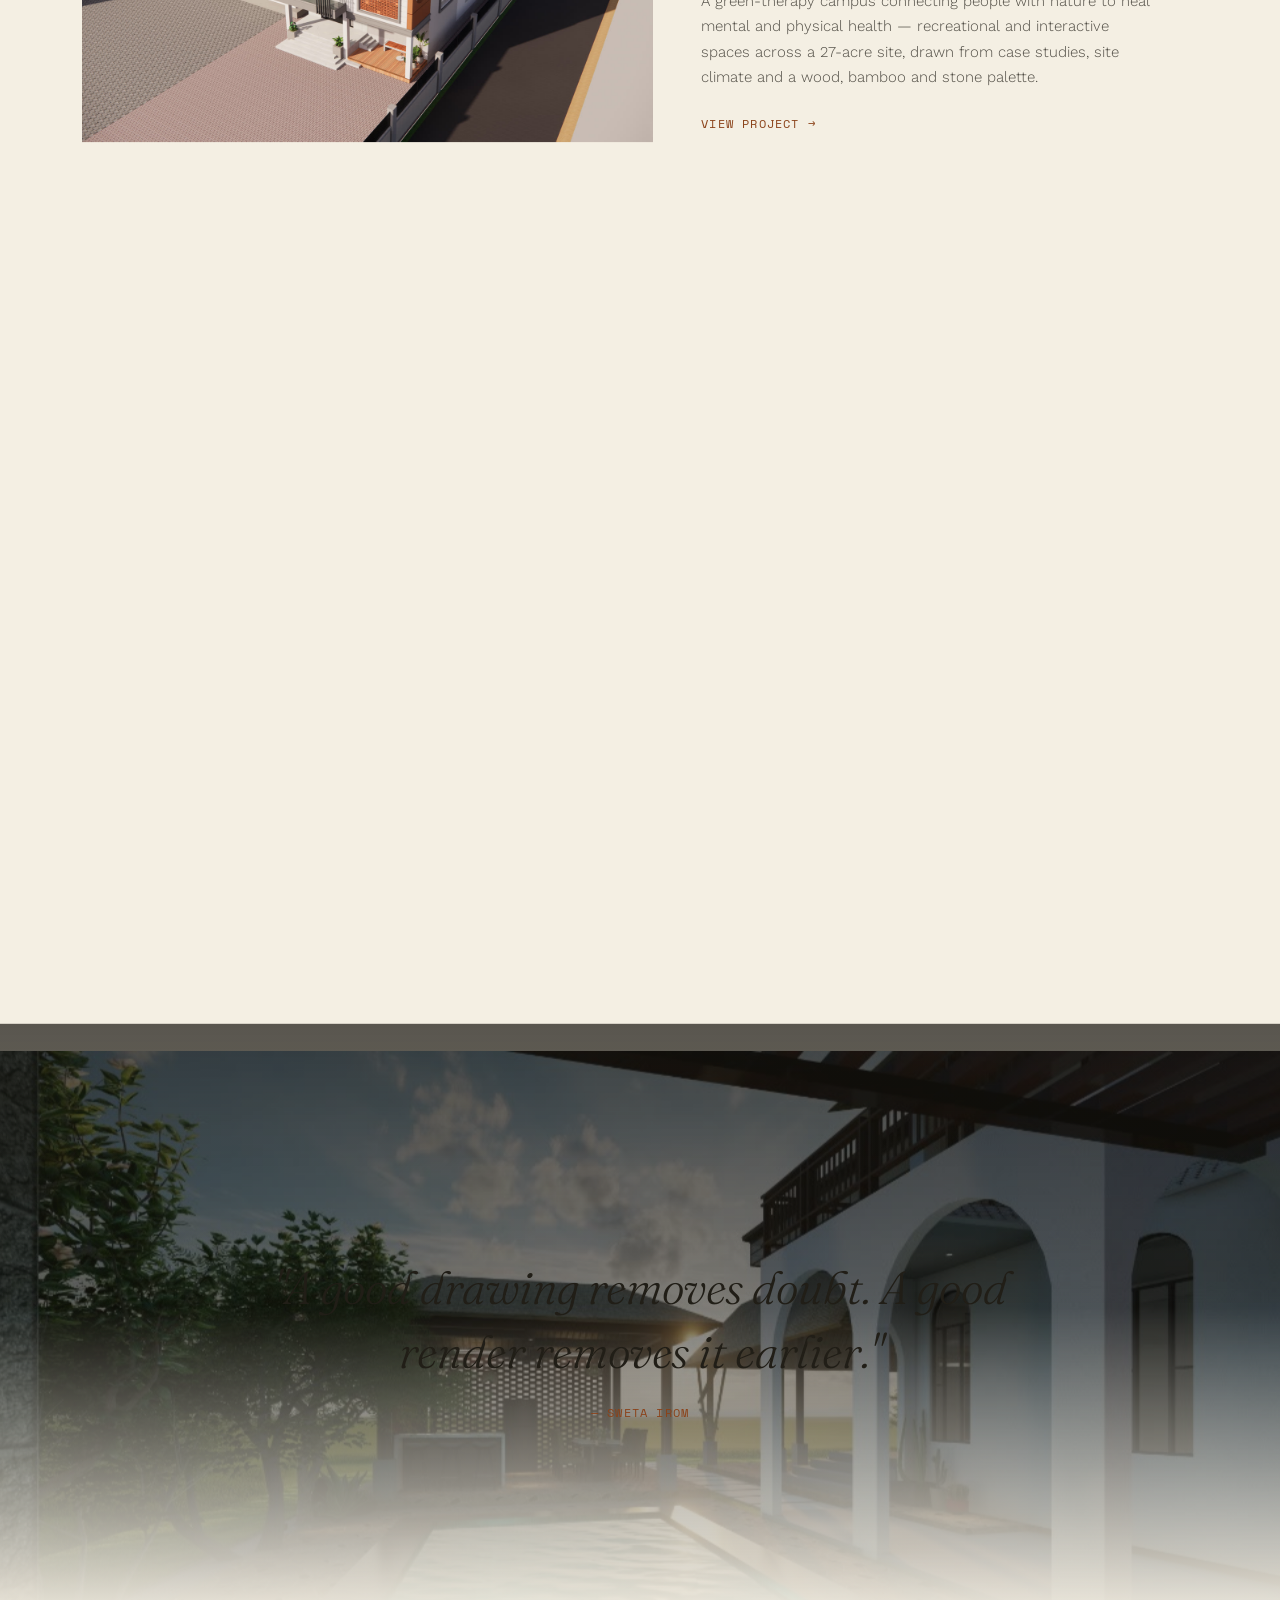
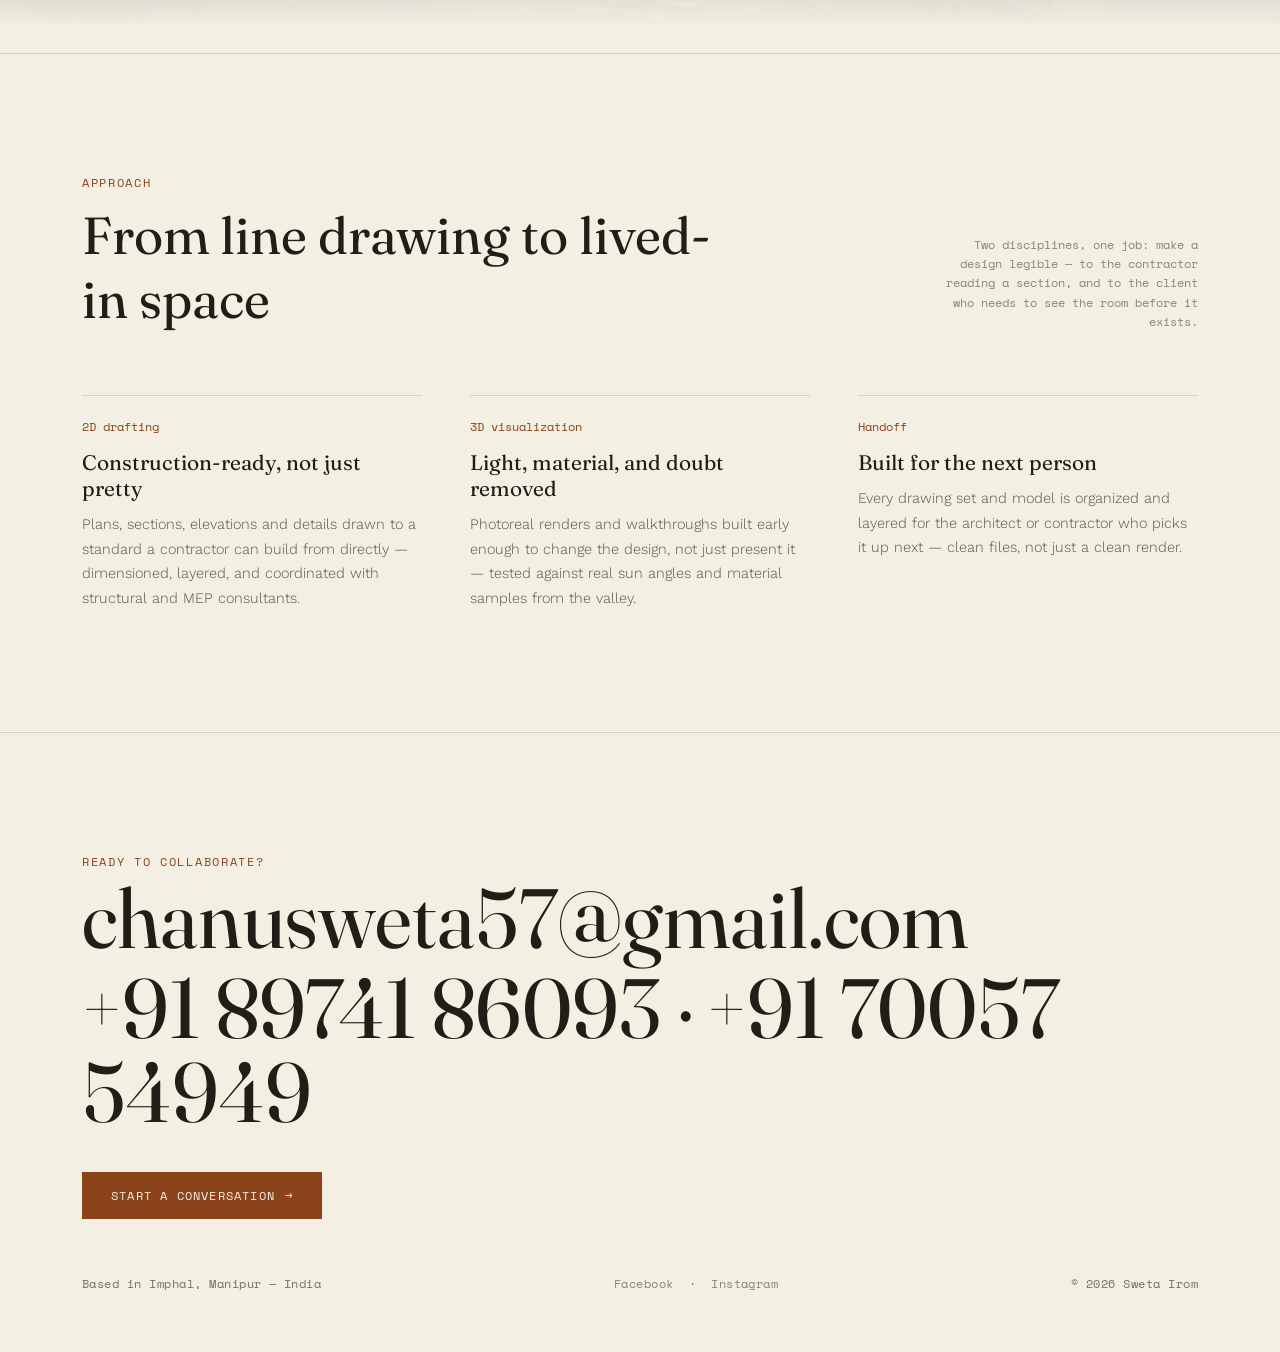
==== commit a8c53b90: "Redesign Home with editorial layout and motion (Septiembre-inspired, dark theme) Co-Authored-By: Dev" ====
--- a/index.html
+++ b/index.html
@@ -34,26 +34,45 @@
 </nav>
 
 <!-- ==================== HERO ==================== -->
-<section class="hero">
+<section class="hero hero--home">
   <canvas id="contour"></canvas>
   <div class="blob b1"></div>
   <div class="blob b2"></div>
-  <div class="blob b3"></div>
-  <div class="wrap hero-content">
-    <div class="eyebrow">Imphal Valley &middot; Manipur, India</div>
-    <h1 class="name">Irom<br><em>Sweta</em></h1>
-    <p class="hero-sub">Visualization architect at Form &amp; Space Architects, Imphal — specializing in exterior and interior 2D and 3D visualization, bringing CAD precision and photoreal renders to collaborative studio work.</p>
-    <div class="hero-meta">
-      <div>Based in<span>Imphal, Manipur</span></div>
-      <div>Currently<span>Form &amp; Space Architects</span></div>
-      <div>Specialization<span>Exterior &amp; Interior 2D &amp; 3D Visualization</span></div>
+  <div class="wrap hero-grid">
+    <div class="hero-content">
+      <div class="eyebrow reveal">Imphal Valley &middot; Manipur, India</div>
+      <h1 class="name hero-name">
+        <span class="line"><span class="line-in">Irom</span></span>
+        <span class="line"><em class="line-in">Sweta</em></span>
+      </h1>
+      <p class="hero-sub reveal">Visualization architect at Form &amp; Space Architects, Imphal — specializing in exterior and interior 2D and 3D visualization, bringing CAD precision and photoreal renders to collaborative studio work.</p>
+      <div class="hero-meta reveal">
+        <div>Based in<span>Imphal, Manipur</span></div>
+        <div>Currently<span>Form &amp; Space Architects</span></div>
+        <div>Specialization<span>Exterior &amp; Interior 2D &amp; 3D Visualization</span></div>
+      </div>
+      <div class="cta-row reveal">
+        <a href="works.html" class="btn btn-primary">View Works <span class="arrow">&rarr;</span></a>
+        <a href="about.html#contact" class="btn">Get in Touch</a>
+      </div>
     </div>
-    <div class="cta-row">
-      <a href="works.html" class="btn btn-primary">View Works <span class="arrow">&rarr;</span></a>
-      <a href="about.html#contact" class="btn">Get in Touch</a>
-    </div>
+    <figure class="hero-figure">
+      <div class="mask-reveal">
+        <img src="images/gallery/residence-exterior-01.jpg" alt="Residence exterior visualization" data-parallax="0.12" loading="eager">
+      </div>
+      <figcaption>Residence 01 &middot; Exterior visualization</figcaption>
+    </figure>
   </div>
+  <div class="hero-scroll">Scroll <span>&darr;</span></div>
 </section>
+
+<!-- ==================== MARQUEE ==================== -->
+<div class="marquee" aria-hidden="true">
+  <div class="marquee-track">
+    <span>Exterior <em>&middot;</em> Interior <em>&middot;</em> 2D Drafting <em>&middot;</em> 3D Visualization <em>&middot;</em> CAD <em>&middot;</em> Lumion Renders <em>&middot;</em> Walkthroughs <em>&middot;</em> </span>
+    <span>Exterior <em>&middot;</em> Interior <em>&middot;</em> 2D Drafting <em>&middot;</em> 3D Visualization <em>&middot;</em> CAD <em>&middot;</em> Lumion Renders <em>&middot;</em> Walkthroughs <em>&middot;</em> </span>
+  </div>
+</div>
 
 <!-- ==================== FEATURED WORKS ==================== -->
 <section>
@@ -66,21 +85,29 @@
       <a href="works.html" class="section-note" style="text-decoration:none;">View all projects &rarr;</a>
     </div>
 
-    <div class="featured-grid reveal">
-      <div class="work-card">
-        <div class="work-texture tex-lat"></div>
-        <div class="work-top"><span>ARCHITECTURAL THESIS</span><span>2021</span></div>
-        <div class="work-name">Ecotherapy Centre</div>
-        <div class="work-loc">Imphal East, Manipur &middot; 27 acres</div>
-        <p class="work-desc">A green-therapy campus connecting people with nature to heal mental and physical health — recreational and interactive spaces across a 27-acre site, drawn from case studies, site climate and a wood, bamboo and stone palette.</p>
-      </div>
-      <div class="work-card">
-        <div class="work-texture tex-bamboo"></div>
-        <div class="work-top"><span>DOCUMENTATION</span><span>2017</span></div>
-        <div class="work-name">Poa Mecca</div>
-        <div class="work-loc">Manipur, India</div>
-        <p class="work-desc">Architectural documentation study of the Poa Mecca site in Hajo, recording built form and historic context.</p>
-      </div>
+    <div class="feature-list">
+      <a class="feature-row reveal" href="gallery.html">
+        <div class="feature-media"><div class="mask-reveal"><img src="images/gallery/residence-exterior-04.jpg" alt="Residence exterior" data-parallax="0.08" loading="lazy"></div></div>
+        <div class="feature-body">
+          <div class="feature-index">01</div>
+          <div class="feature-top"><span>ARCHITECTURAL THESIS</span><span>2021</span></div>
+          <h3 class="feature-name">Ecotherapy Centre</h3>
+          <div class="feature-loc">Imphal East, Manipur &middot; 27 acres</div>
+          <p class="feature-desc">A green-therapy campus connecting people with nature to heal mental and physical health — recreational and interactive spaces across a 27-acre site, drawn from case studies, site climate and a wood, bamboo and stone palette.</p>
+          <span class="feature-cta">View project <span class="arrow">&rarr;</span></span>
+        </div>
+      </a>
+      <a class="feature-row feature-row--rev reveal" href="gallery.html">
+        <div class="feature-media"><div class="mask-reveal"><img src="images/gallery/residence-interior-living.jpg" alt="Interior visualization" data-parallax="0.08" loading="lazy"></div></div>
+        <div class="feature-body">
+          <div class="feature-index">02</div>
+          <div class="feature-top"><span>INTERIOR VISUALIZATION</span><span>2024</span></div>
+          <h3 class="feature-name">Residence Interiors</h3>
+          <div class="feature-loc">Manipur, India</div>
+          <p class="feature-desc">Room-by-room photoreal interiors — living, dining, kitchen and bedrooms — modelled and lit to test material, light and doubt long before construction begins.</p>
+          <span class="feature-cta">View project <span class="arrow">&rarr;</span></span>
+        </div>
+      </a>
     </div>
 
     <!-- Stats -->
@@ -102,6 +129,17 @@
         <div class="stat-label">Years of Study</div>
       </div>
     </div>
+  </div>
+</section>
+
+<!-- ==================== SHOWCASE ==================== -->
+<section class="showcase">
+  <div class="showcase-media">
+    <img src="images/gallery/farmhouse-pool.jpg" alt="Farm house pool and courtyard visualization" data-parallax="0.18" loading="lazy">
+  </div>
+  <div class="wrap showcase-inner">
+    <p class="showcase-quote reveal">"A good drawing removes doubt. A good render removes it earlier."</p>
+    <div class="showcase-attr reveal">— Sweta Irom</div>
   </div>
 </section>
 
@@ -136,16 +174,6 @@
   </div>
 </section>
 
-<!-- ==================== TESTIMONIAL ==================== -->
-<section>
-  <div class="wrap">
-    <div class="testimonial-section reveal">
-      <p class="testimonial-quote">"A good drawing removes doubt. A good render removes it earlier."</p>
-      <div class="testimonial-attr">— Sweta Irom</div>
-    </div>
-  </div>
-</section>
-
 <!-- ==================== FOOTER / CTA ==================== -->
 <footer class="contact" id="contact">
   <div class="wrap contact-inner">
--- a/css/style.css
+++ b/css/style.css
@@ -1105,3 +1105,312 @@
   line-height: 1;
   cursor: pointer;
 }
+
+/* ============================================================
+   HOME — Editorial redesign (Septiembre-inspired motion)
+   ============================================================ */
+
+/* --- Hero layout ------------------------------------------- */
+.hero--home {
+  justify-content: center;
+  padding-top: 130px;
+  padding-bottom: 40px;
+}
+
+.hero-grid {
+  position: relative;
+  z-index: 2;
+  display: grid;
+  grid-template-columns: 1fr;
+  gap: 40px;
+  align-items: center;
+  width: 100%;
+}
+
+@media (min-width: 900px) {
+  .hero-grid {
+    grid-template-columns: 1.05fr 0.95fr;
+    gap: 56px;
+  }
+}
+
+/* Staggered word-by-word hero name reveal */
+.hero-name .line {
+  display: block;
+  overflow: hidden;
+}
+
+.hero-name .line-in {
+  display: inline-block;
+  transform: translateY(105%);
+  transition: transform 1s cubic-bezier(0.22, 1, 0.36, 1);
+}
+
+.hero-name .line:nth-child(2) .line-in {
+  transition-delay: 0.12s;
+}
+
+body.loaded .hero-name .line-in {
+  transform: translateY(0);
+}
+
+/* Hero image */
+.hero-figure {
+  position: relative;
+  margin: 0;
+}
+
+.hero-figure figcaption {
+  margin-top: 14px;
+  font-family: var(--mono);
+  font-size: 11.5px;
+  letter-spacing: 0.05em;
+  color: var(--stone);
+  opacity: 0.6;
+}
+
+.hero-figure img {
+  width: 100%;
+  height: clamp(320px, 52vh, 560px);
+  object-fit: cover;
+  will-change: transform;
+}
+
+/* Image mask reveal (clip from bottom) */
+.mask-reveal {
+  position: relative;
+  overflow: hidden;
+  clip-path: inset(100% 0 0 0);
+  transition: clip-path 1.1s cubic-bezier(0.22, 1, 0.36, 1);
+}
+
+.mask-reveal.in,
+.reveal.in .mask-reveal,
+body.loaded .hero-figure .mask-reveal {
+  clip-path: inset(0 0 0 0);
+}
+
+.mask-reveal img {
+  transition: transform 1.4s cubic-bezier(0.22, 1, 0.36, 1);
+}
+
+/* Scroll cue */
+.hero-scroll {
+  position: absolute;
+  bottom: 26px;
+  left: 50%;
+  transform: translateX(-50%);
+  z-index: 2;
+  font-family: var(--mono);
+  font-size: 11px;
+  letter-spacing: 0.14em;
+  text-transform: uppercase;
+  color: var(--stone);
+  opacity: 0.55;
+  display: flex;
+  align-items: center;
+  gap: 8px;
+}
+
+.hero-scroll span {
+  animation: bob 1.8s ease-in-out infinite;
+}
+
+@keyframes bob {
+  0%, 100% { transform: translateY(0); }
+  50% { transform: translateY(5px); }
+}
+
+@media (max-width: 899px) {
+  .hero-scroll { display: none; }
+}
+
+/* --- Marquee ----------------------------------------------- */
+.marquee {
+  overflow: hidden;
+  border-bottom: 1px solid var(--line);
+  padding: 20px 0;
+  white-space: nowrap;
+}
+
+.marquee-track {
+  display: inline-flex;
+  animation: marquee 26s linear infinite;
+}
+
+.marquee-track span {
+  font-family: var(--serif);
+  font-size: clamp(26px, 4.5vw, 52px);
+  font-weight: 400;
+  padding-right: 0.3em;
+  color: var(--stone);
+  opacity: 0.9;
+}
+
+.marquee-track em {
+  font-style: normal;
+  color: var(--rust);
+  padding: 0 0.15em;
+}
+
+@keyframes marquee {
+  from { transform: translateX(0); }
+  to { transform: translateX(-50%); }
+}
+
+/* --- Featured editorial rows ------------------------------- */
+.feature-list {
+  display: flex;
+  flex-direction: column;
+  gap: 4px;
+}
+
+.feature-row {
+  display: grid;
+  grid-template-columns: 1fr;
+  gap: 24px;
+  align-items: center;
+  padding: 40px 0;
+  border-top: 1px solid var(--line);
+}
+
+.feature-row:last-child { border-bottom: 1px solid var(--line); }
+
+@media (min-width: 820px) {
+  .feature-row {
+    grid-template-columns: 1.15fr 1fr;
+    gap: 48px;
+    padding: 56px 0;
+  }
+  .feature-row--rev .feature-media { order: 2; }
+  .feature-row--rev .feature-body { order: 1; }
+}
+
+.feature-media {
+  overflow: hidden;
+}
+
+.feature-media img {
+  width: 100%;
+  height: clamp(240px, 40vh, 420px);
+  object-fit: cover;
+}
+
+.feature-row:hover .feature-media img {
+  transform: scale(1.05);
+}
+
+.feature-index {
+  font-family: var(--mono);
+  font-size: 12px;
+  color: var(--rust);
+  margin-bottom: 16px;
+}
+
+.feature-top {
+  display: flex;
+  justify-content: space-between;
+  max-width: 340px;
+  font-family: var(--mono);
+  font-size: 11px;
+  letter-spacing: 0.05em;
+  color: var(--stone);
+  opacity: 0.55;
+  margin-bottom: 14px;
+}
+
+.feature-name {
+  font-family: var(--serif);
+  font-weight: 400;
+  font-size: clamp(28px, 4vw, 46px);
+  line-height: 1.02;
+  margin-bottom: 10px;
+}
+
+.feature-loc {
+  font-family: var(--mono);
+  font-size: 12px;
+  color: var(--rust);
+  margin-bottom: 18px;
+  letter-spacing: 0.03em;
+}
+
+.feature-desc {
+  font-size: 15px;
+  line-height: 1.7;
+  color: var(--stone);
+  opacity: 0.78;
+  max-width: 460px;
+  margin-bottom: 22px;
+}
+
+.feature-cta {
+  font-family: var(--mono);
+  font-size: 12px;
+  letter-spacing: 0.1em;
+  text-transform: uppercase;
+  color: var(--rust);
+  display: inline-flex;
+  align-items: center;
+  gap: 8px;
+}
+
+.feature-cta .arrow { transition: transform 0.3s; }
+.feature-row:hover .feature-cta .arrow { transform: translateX(5px); }
+
+/* --- Showcase full-bleed ----------------------------------- */
+.showcase {
+  position: relative;
+  padding: 0;
+  border-bottom: 1px solid var(--line);
+  min-height: 70vh;
+  display: flex;
+  align-items: center;
+  overflow: hidden;
+}
+
+.showcase-media {
+  position: absolute;
+  inset: 0;
+  z-index: 0;
+}
+
+.showcase-media img {
+  width: 100%;
+  height: 120%;
+  object-fit: cover;
+  will-change: transform;
+}
+
+.showcase-media::after {
+  content: '';
+  position: absolute;
+  inset: 0;
+  background: linear-gradient(to top, var(--ink) 4%, rgba(23, 21, 15, 0.55) 55%, rgba(23, 21, 15, 0.7));
+}
+
+.showcase-inner {
+  position: relative;
+  z-index: 1;
+  text-align: center;
+  padding-top: 100px;
+  padding-bottom: 100px;
+}
+
+.showcase-quote {
+  font-family: var(--serif);
+  font-style: italic;
+  font-size: clamp(24px, 4vw, 46px);
+  line-height: 1.4;
+  max-width: 820px;
+  margin: 0 auto 20px;
+  color: var(--stone);
+}
+
+.showcase-attr {
+  font-family: var(--mono);
+  font-size: 12px;
+  letter-spacing: 0.1em;
+  text-transform: uppercase;
+  color: var(--rust);
+}
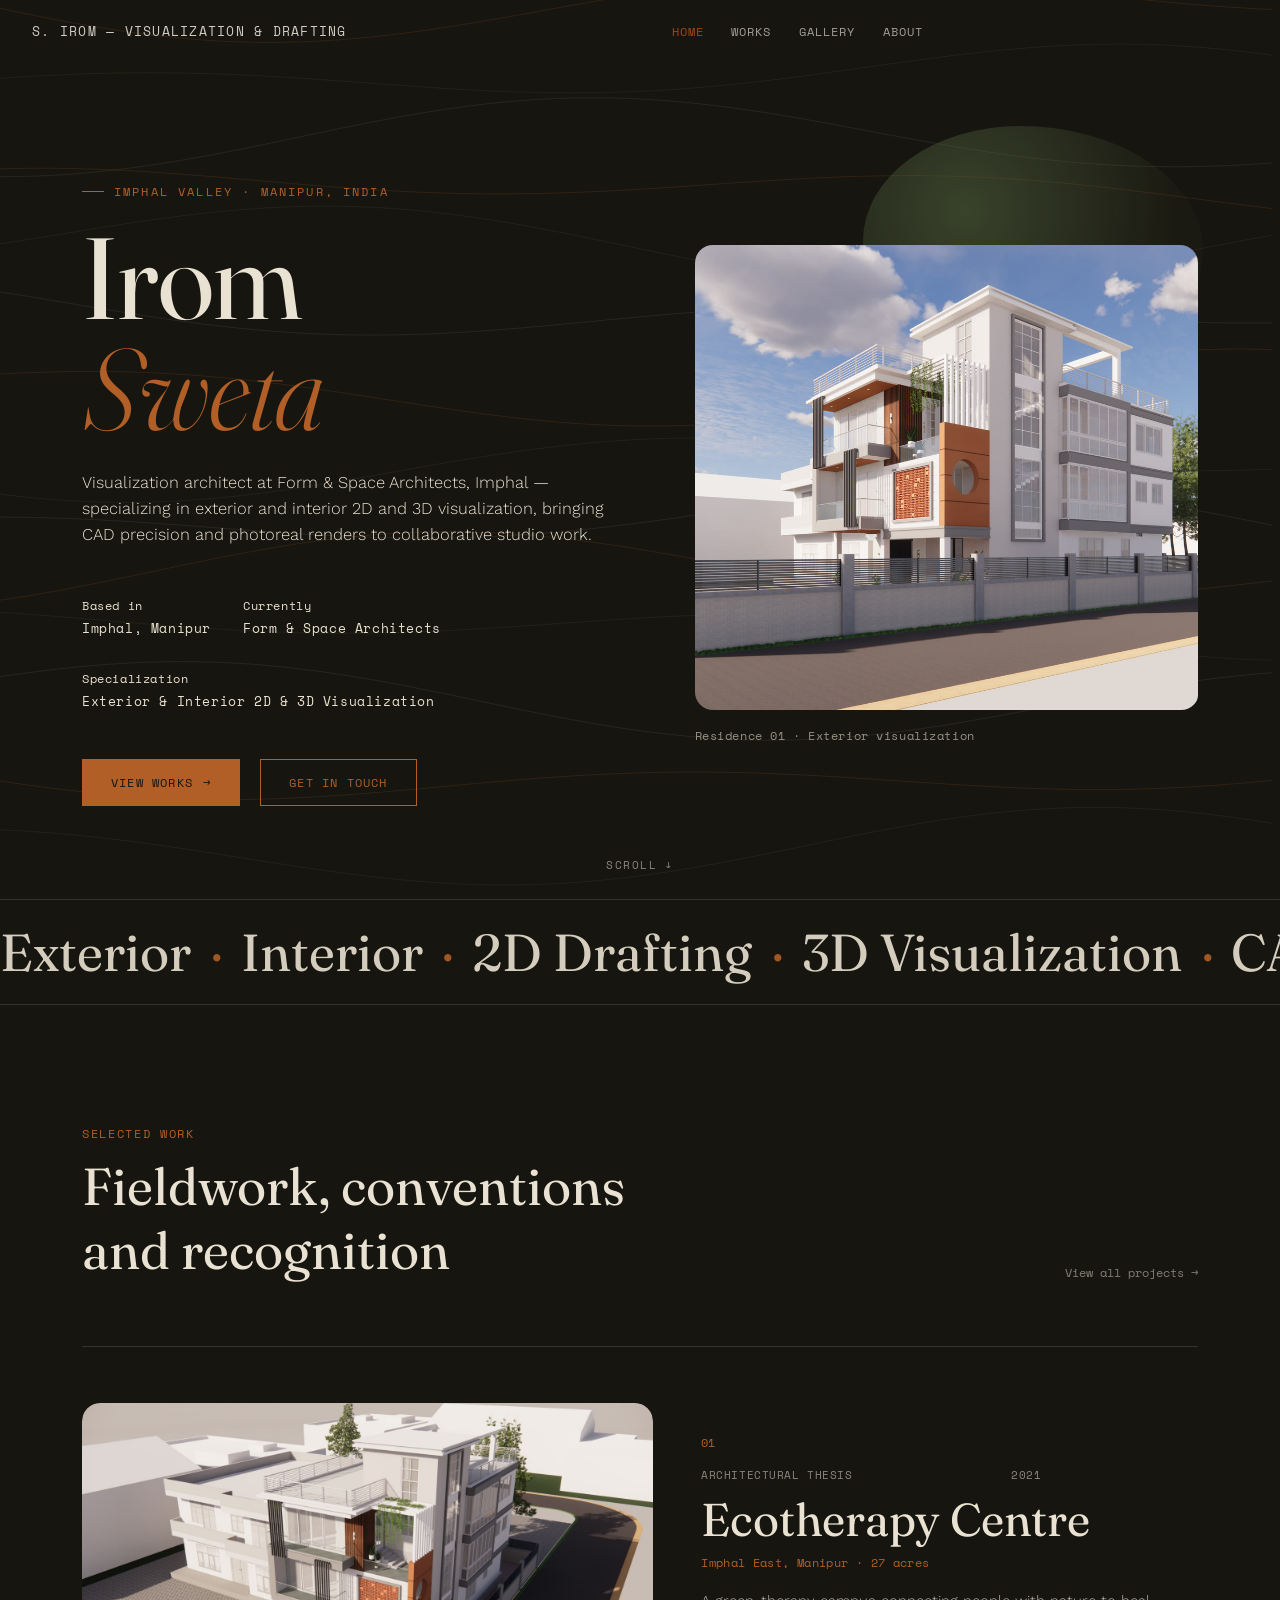
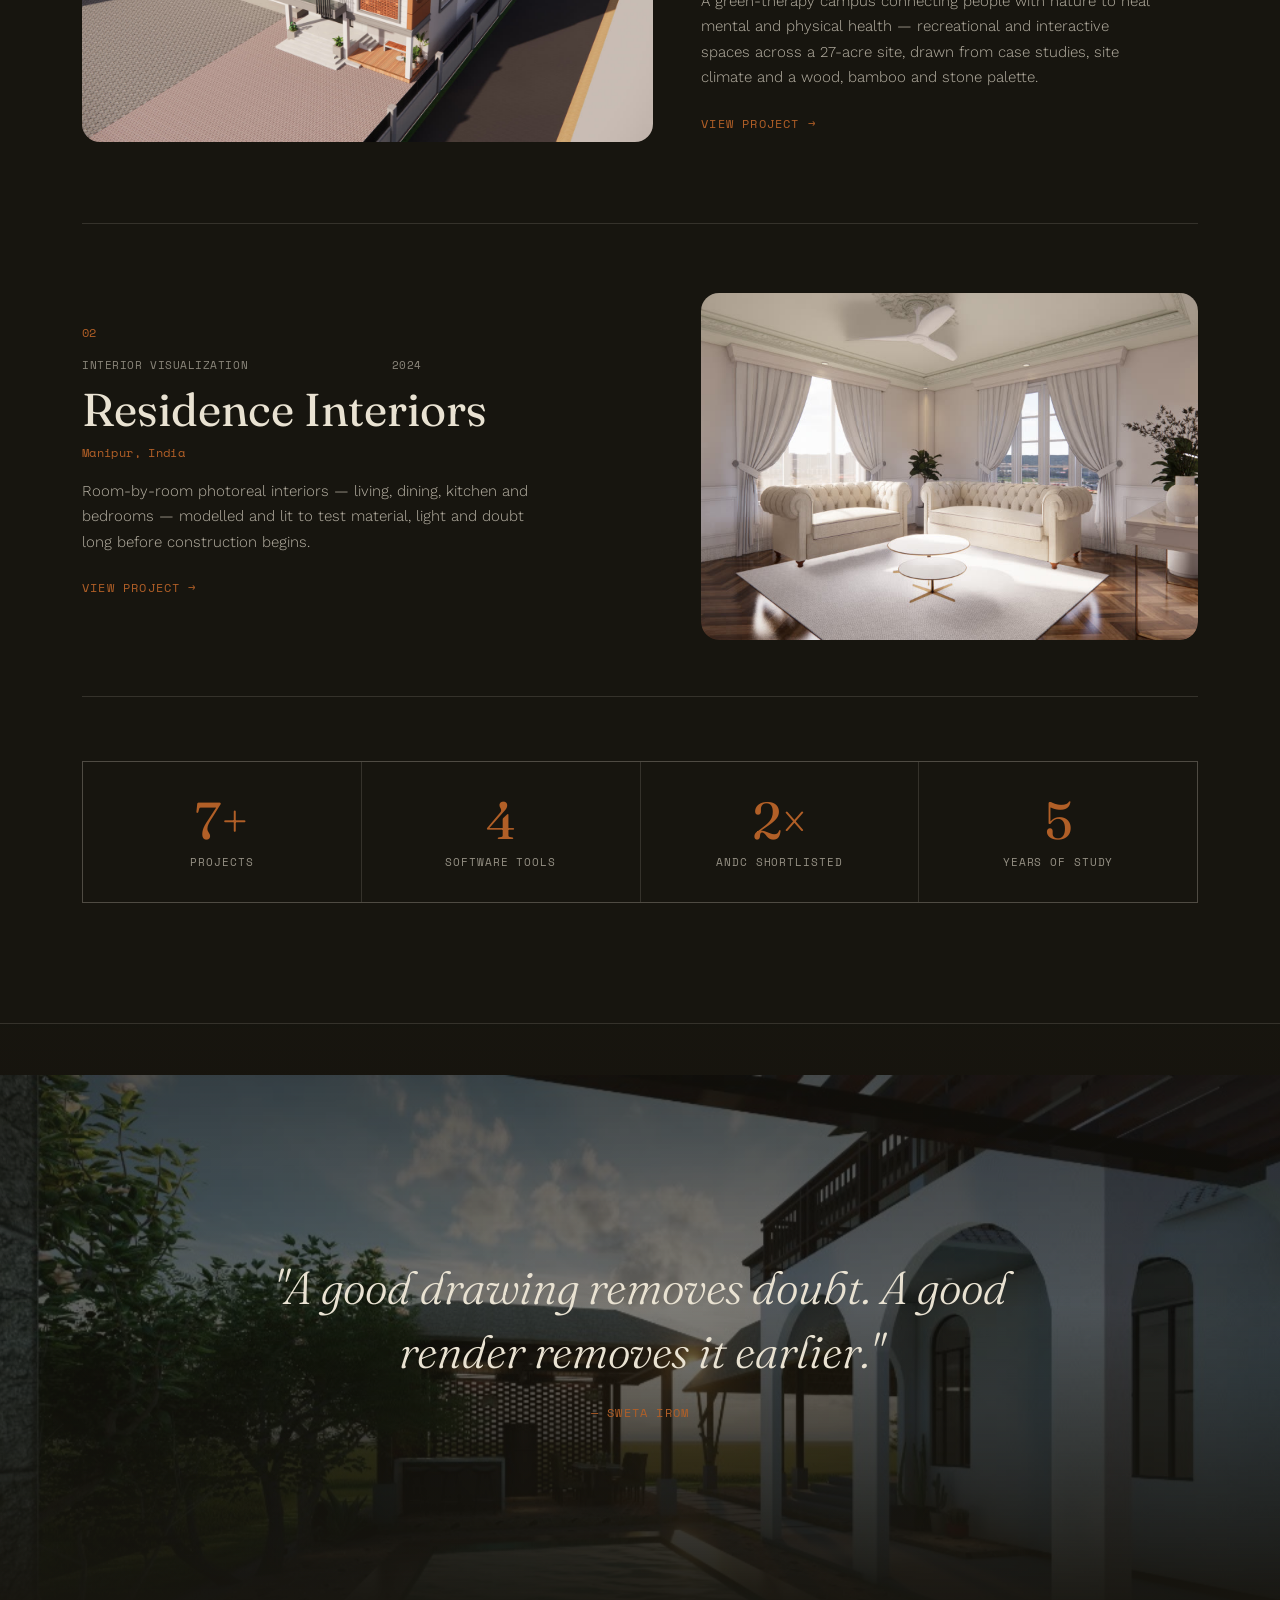
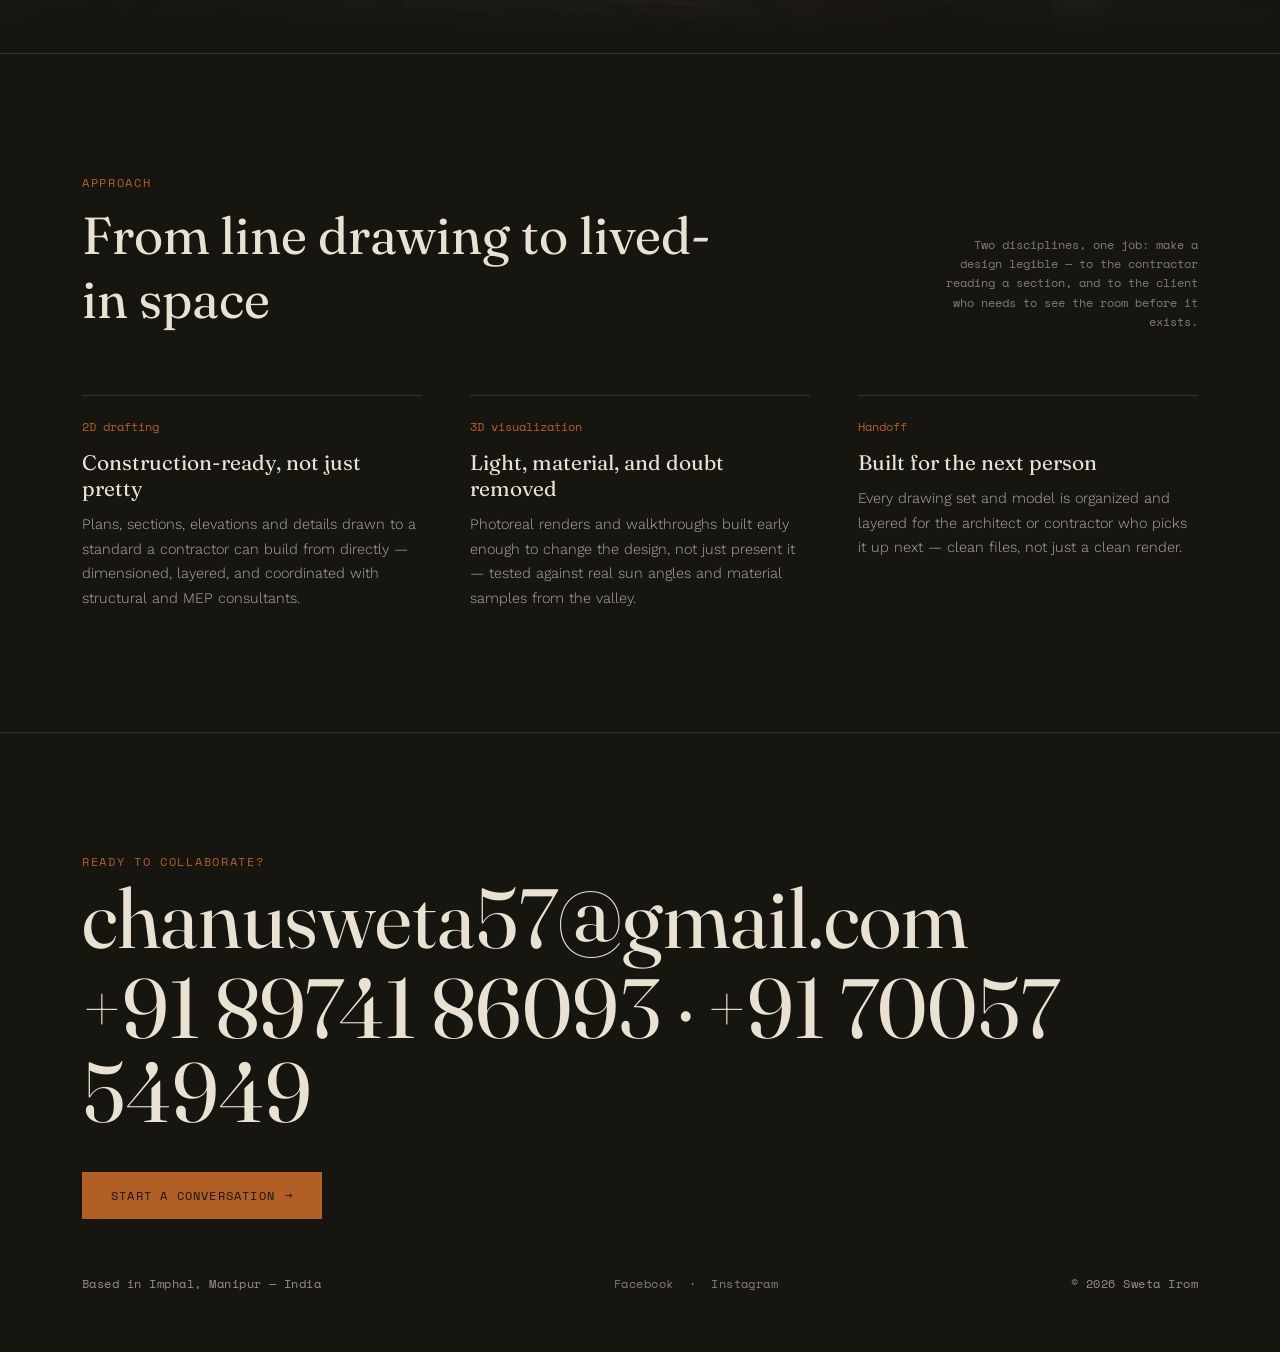
==== commit c293fdd3: "Extend editorial style to all pages; dark-only theme; rounded imagery Co-Authored-By: Devin AI <1582" ====
--- a/index.html
+++ b/index.html
@@ -21,7 +21,6 @@
     <a href="about.html">About</a>
   </nav>
   <div class="nav-controls">
-    <button class="theme-toggle" id="themeToggle" aria-label="Toggle light and dark mode">LIGHT</button>
     <button class="menu-toggle" id="menuToggle" aria-label="Open menu">MENU</button>
   </div>
 </header>
--- a/css/style.css
+++ b/css/style.css
@@ -24,20 +24,6 @@
   --contour-c: rgba(233, 226, 210, 0.14);
 }
 
-html[data-theme="light"] {
-  --ink: #F4EFE3;
-  --stone: #211E17;
-  --stoneware: #C7C0AC;
-  --rust: #8B431A;
-  --moss: #3E4A32;
-  --gold: #93701A;
-  --line: rgba(33, 30, 23, 0.14);
-  --panel: rgba(33, 30, 23, 0.03);
-  --contour-a: rgba(139, 67, 26, 0.26);
-  --contour-b: rgba(62, 74, 50, 0.24);
-  --contour-c: rgba(33, 30, 23, 0.12);
-}
-
 /* --- Reset -------------------------------------------------- */
 *,
 *::before,
@@ -158,7 +144,6 @@
   gap: 14px;
 }
 
-.theme-toggle,
 .menu-toggle {
   font-family: var(--mono);
   font-size: 11px;
@@ -172,7 +157,6 @@
   transition: border-color 0.25s, opacity 0.25s;
 }
 
-.theme-toggle:hover,
 .menu-toggle:hover {
   border-color: var(--rust);
 }
@@ -1176,6 +1160,19 @@
   will-change: transform;
 }
 
+/* Rounded corners on home imagery (reference-inspired) */
+.hero-figure .mask-reveal,
+.feature-media .mask-reveal,
+.feature-media {
+  border-radius: 18px;
+}
+
+.hero-figure .mask-reveal img,
+.feature-media .mask-reveal img,
+.feature-media img {
+  border-radius: 18px;
+}
+
 /* Image mask reveal (clip from bottom) */
 .mask-reveal {
   position: relative;
@@ -1414,3 +1411,33 @@
   text-transform: uppercase;
   color: var(--rust);
 }
+
+/* ============================================================
+   Inner pages — editorial header + motion
+   ============================================================ */
+
+/* Larger, editorial inner-page headers */
+.page-header {
+  padding-top: 150px;
+  padding-bottom: 72px;
+}
+
+.page-hero-name {
+  font-size: clamp(40px, 8vw, 96px);
+  line-height: 0.98;
+  margin-top: 18px;
+}
+
+.page-header .hero-sub {
+  margin-top: 26px;
+  max-width: 640px;
+}
+
+/* Rounded gallery tiles to match the editorial rounded imagery */
+.gallery-item {
+  border-radius: 16px;
+}
+
+.gallery-item img {
+  border-radius: 16px;
+}
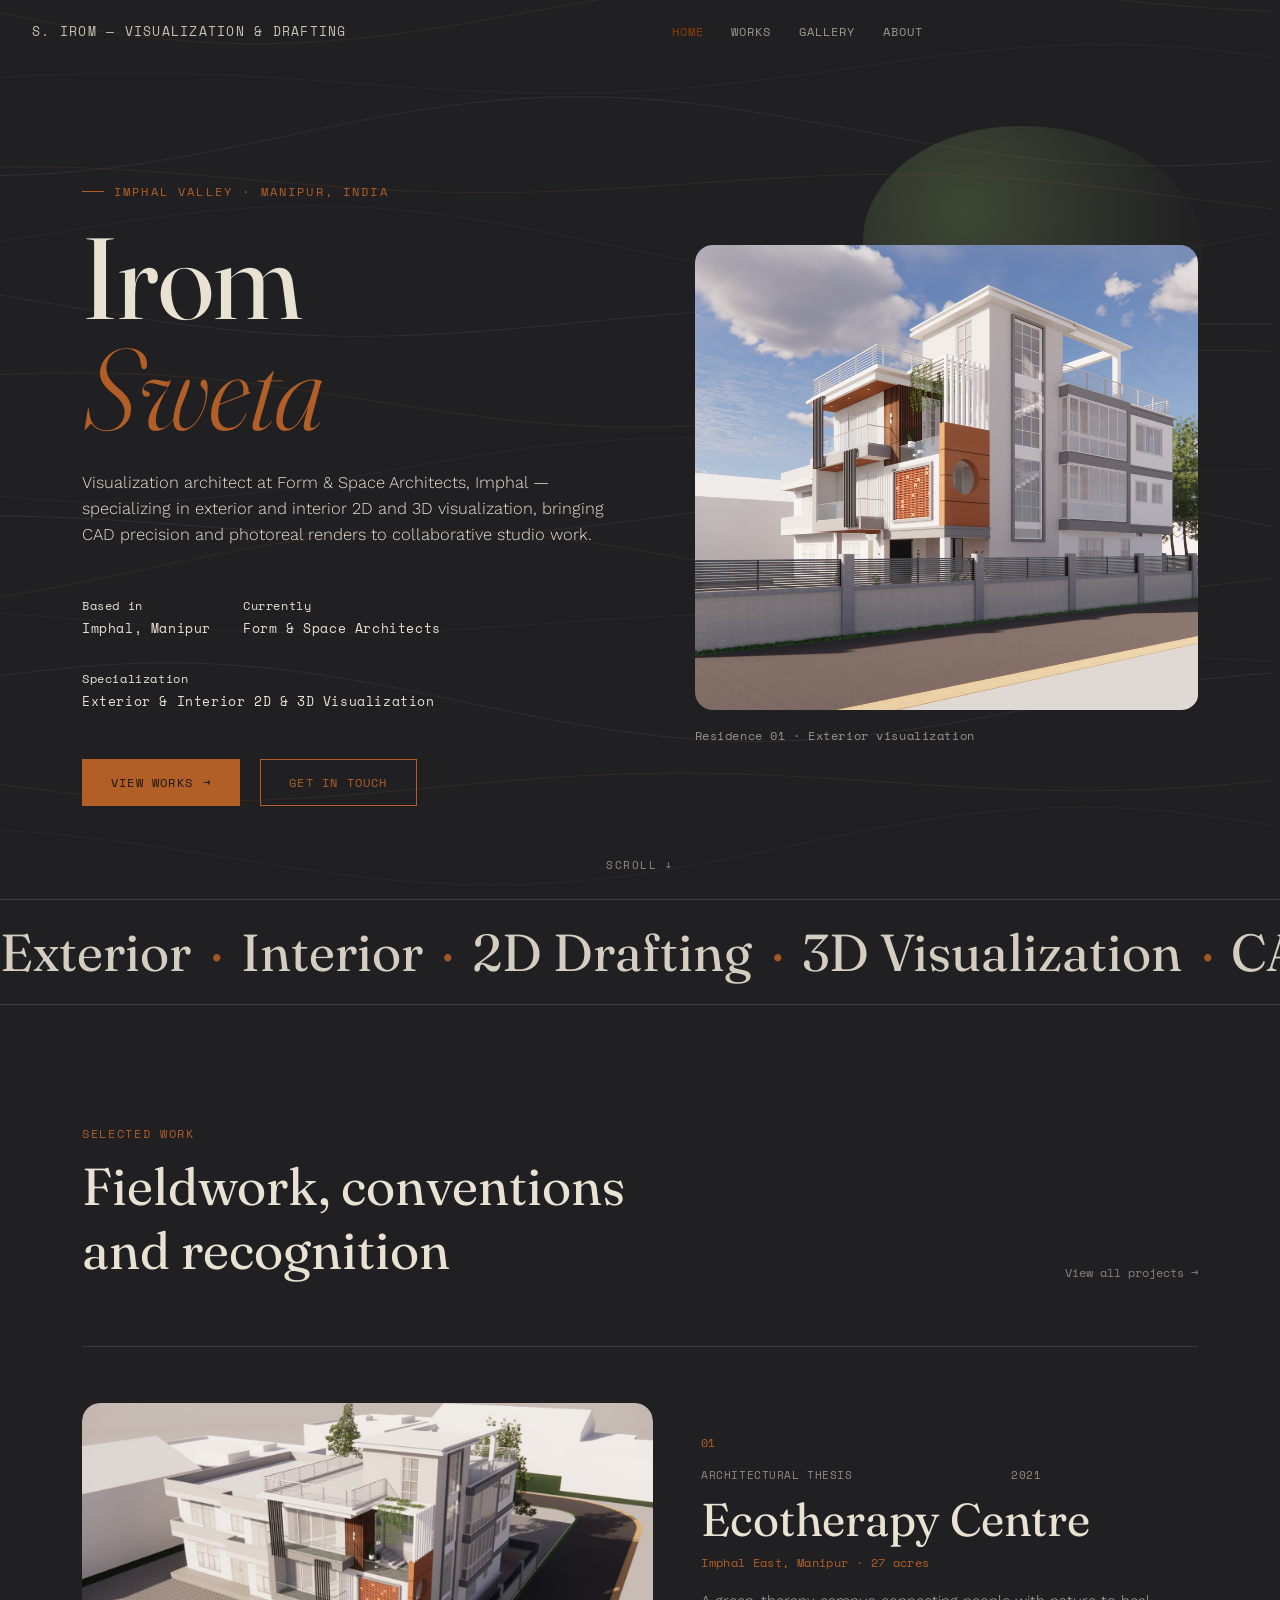
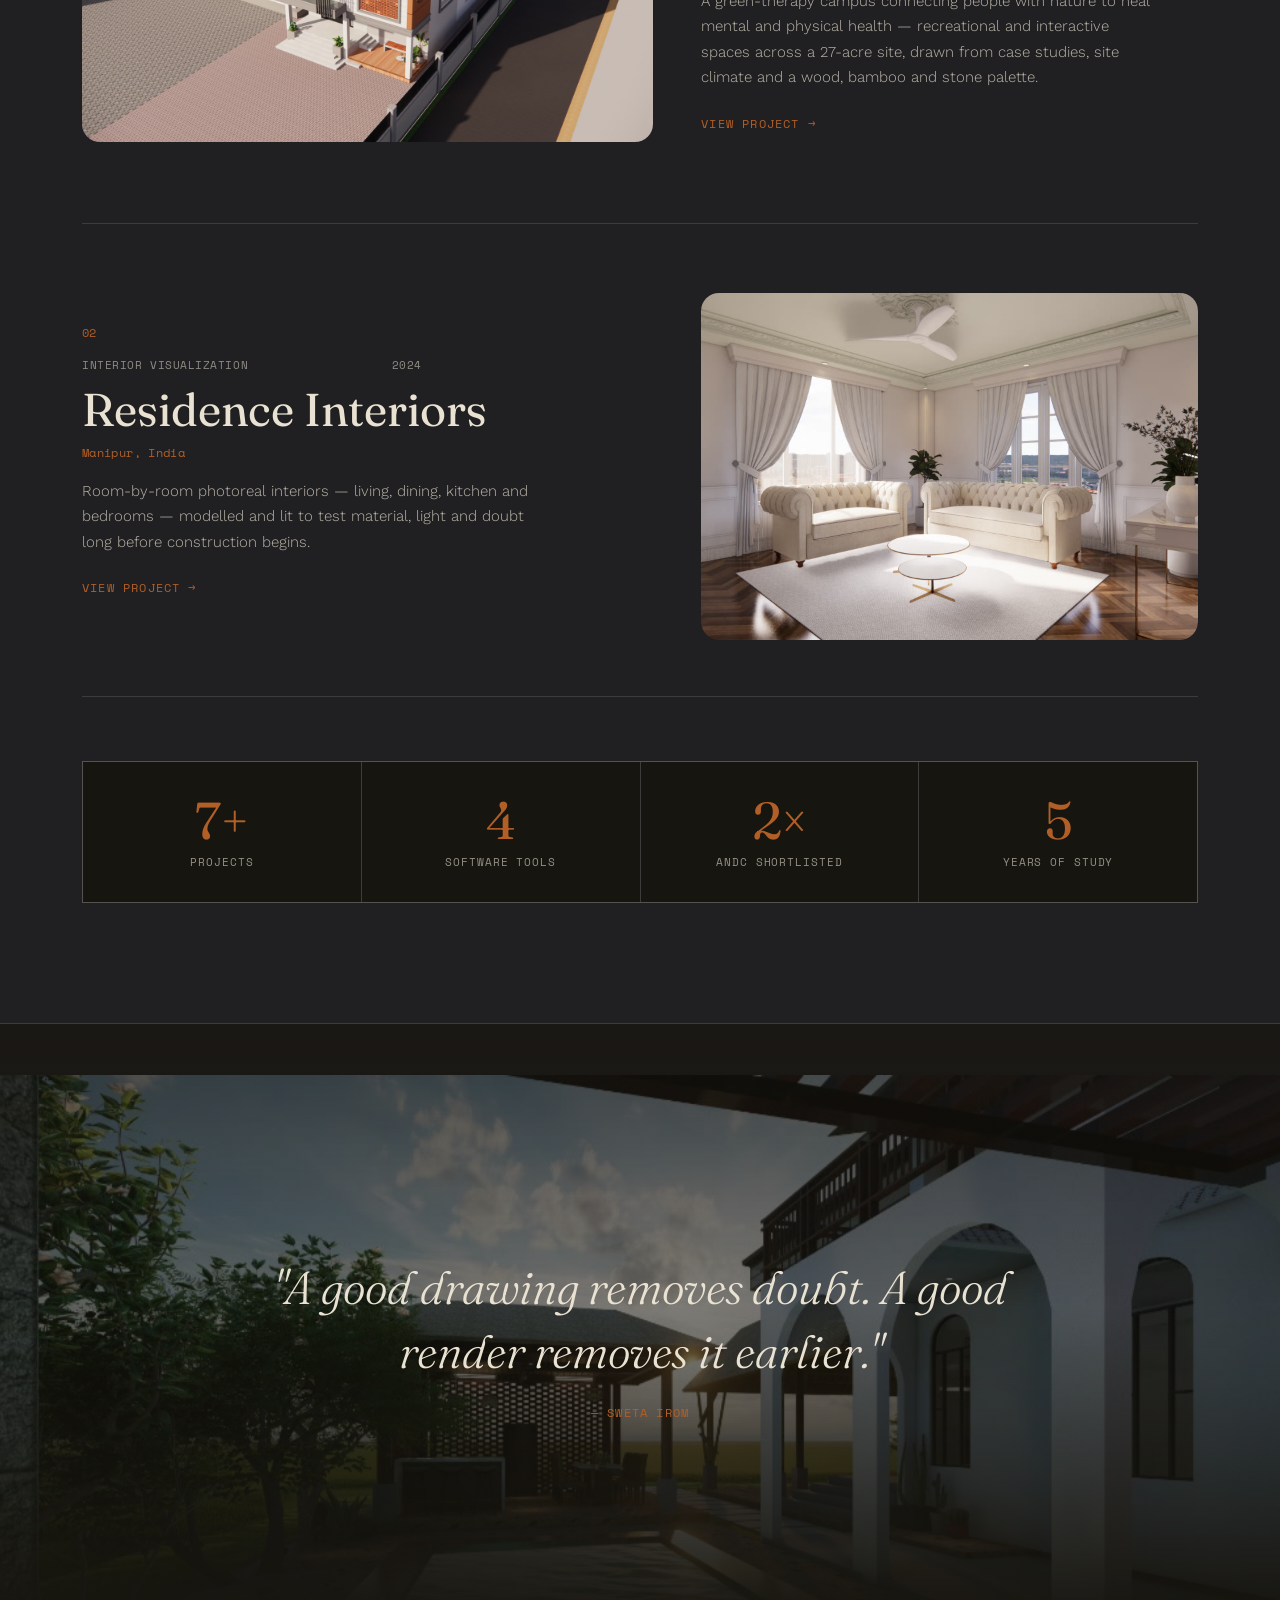
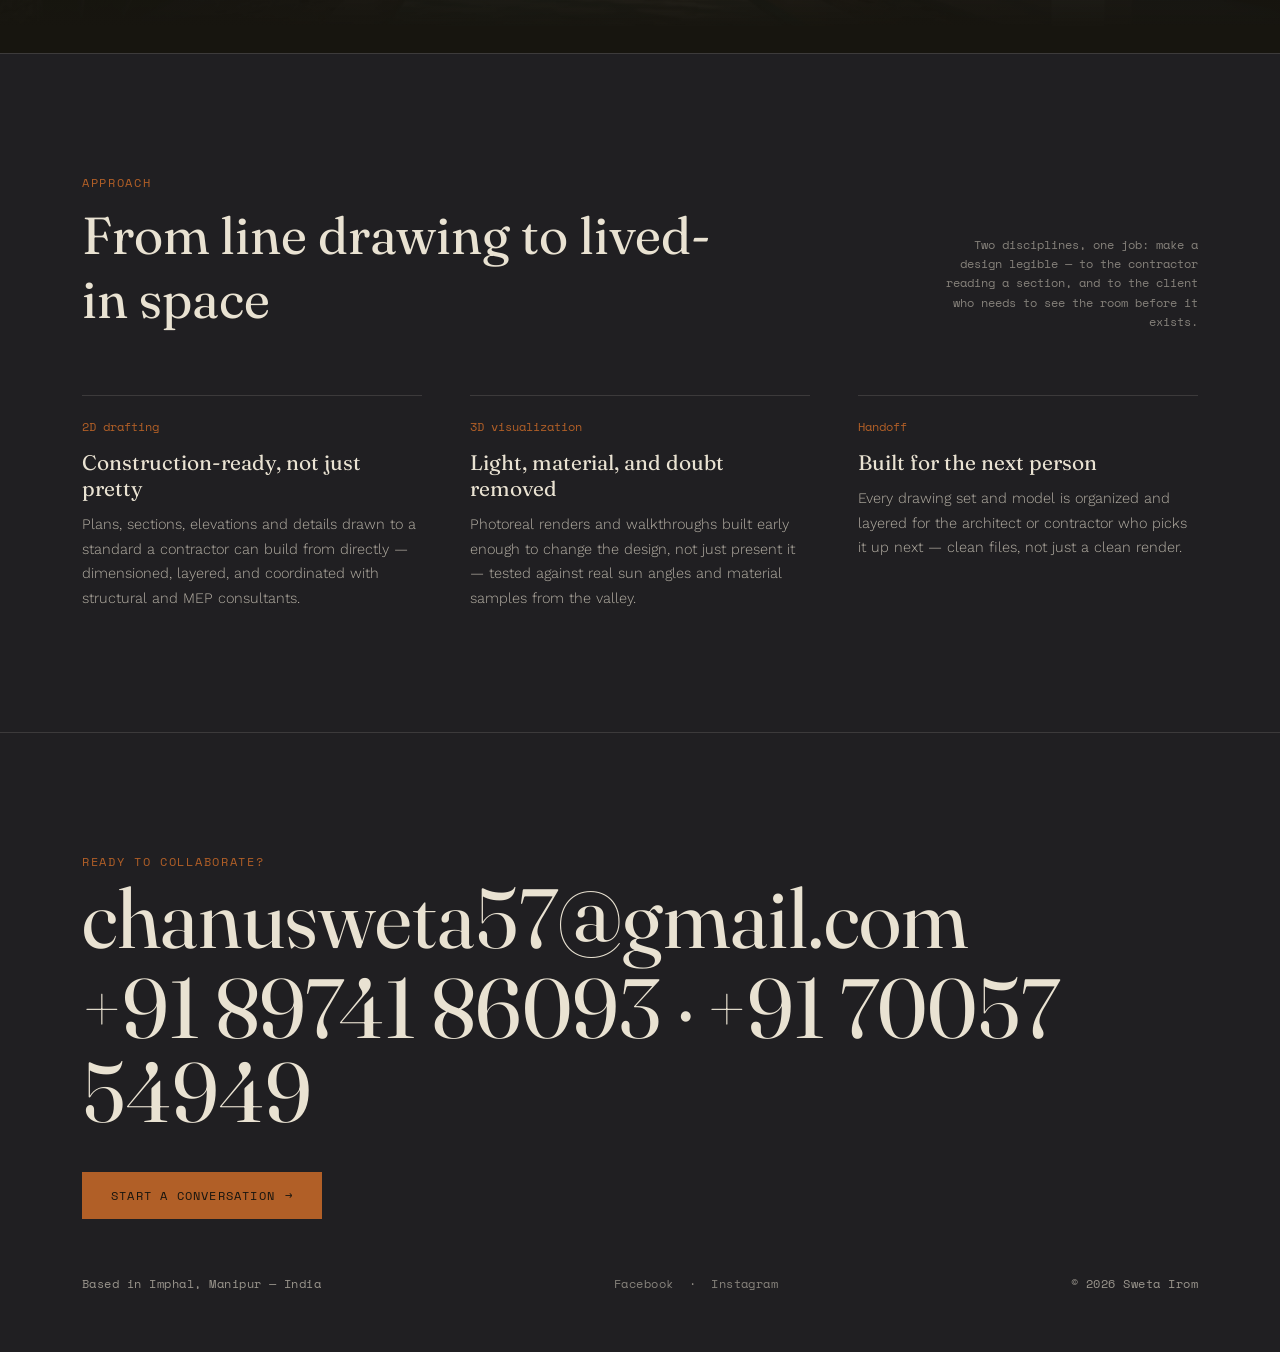
==== commit e2128094: "Add subtle grey tint to Home background (dark base preserved) Co-Authored-By: Devin AI <158243242+de" ====
--- a/index.html
+++ b/index.html
@@ -8,7 +8,7 @@
 <link href="https://fonts.googleapis.com/css2?family=Fraunces:opsz,wght@9..144,300;9..144,400;9..144,500;9..144,600&family=Work+Sans:wght@300;400;500;600&family=Space+Mono:wght@400;700&display=swap" rel="stylesheet">
 <link rel="stylesheet" href="css/style.css">
 </head>
-<body>
+<body class="home">
 
 <div class="menu-scrim" id="scrim"></div>
 
--- a/css/style.css
+++ b/css/style.css
@@ -46,6 +46,12 @@
   transition: background 0.4s ease, color 0.4s ease;
 }
 
+/* Home page: subtle grey lift over the near-black base (component
+   surfaces still use --ink for depth). */
+body.home {
+  background: #201F22;
+}
+
 @media (prefers-reduced-motion: reduce) {
   * {
     animation-duration: 0.001ms !important;
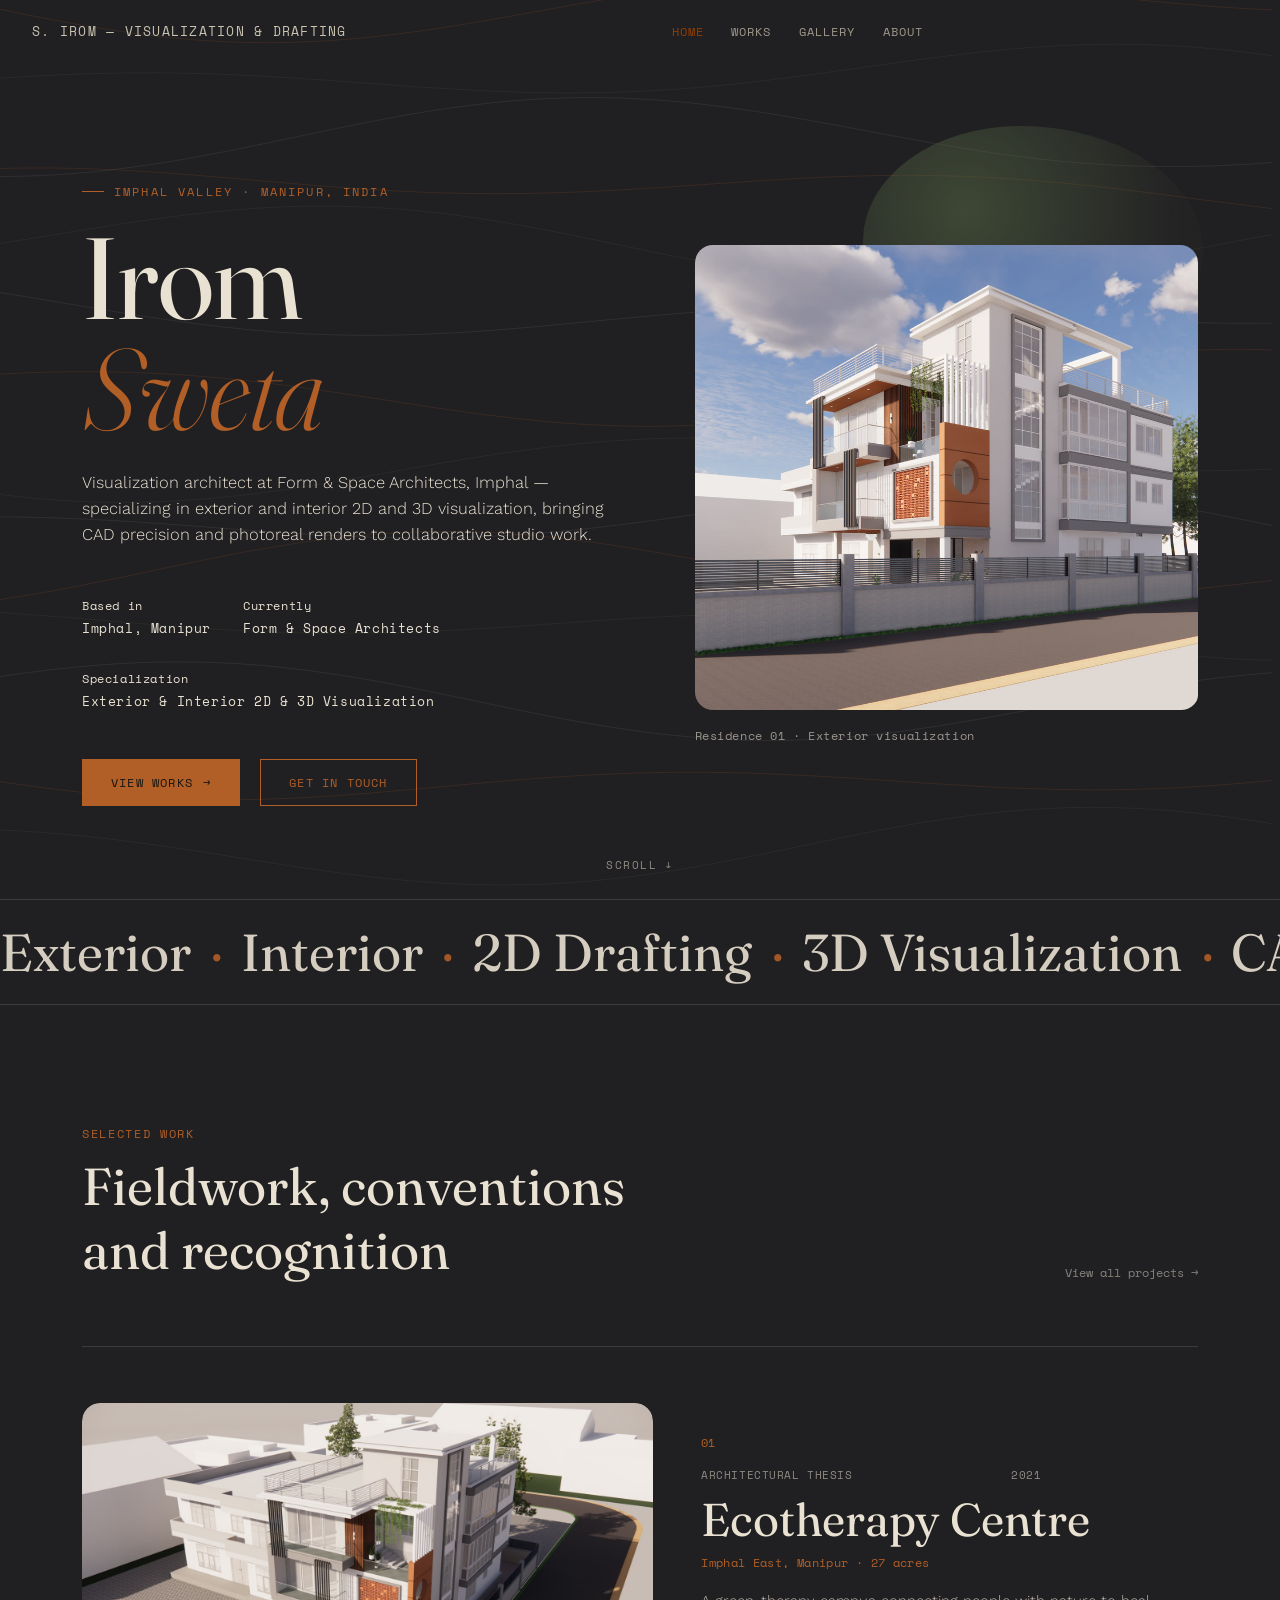
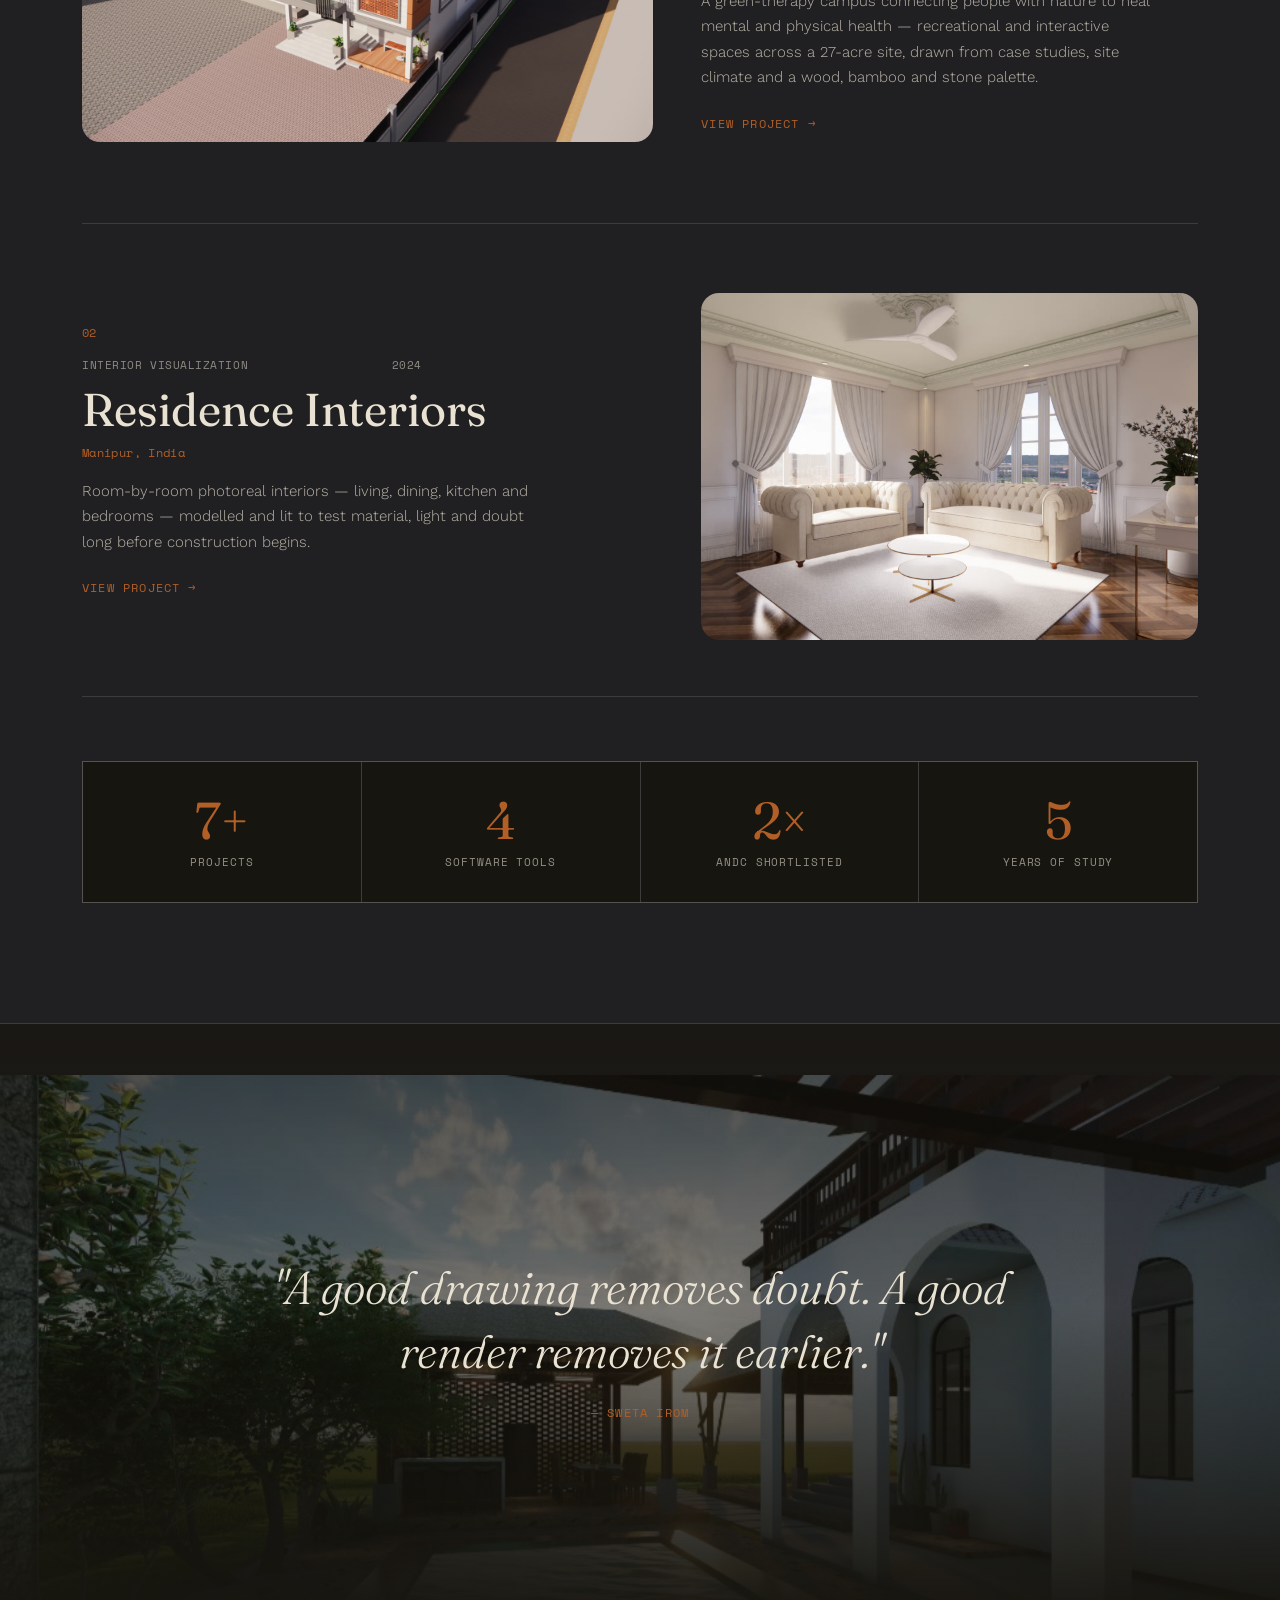
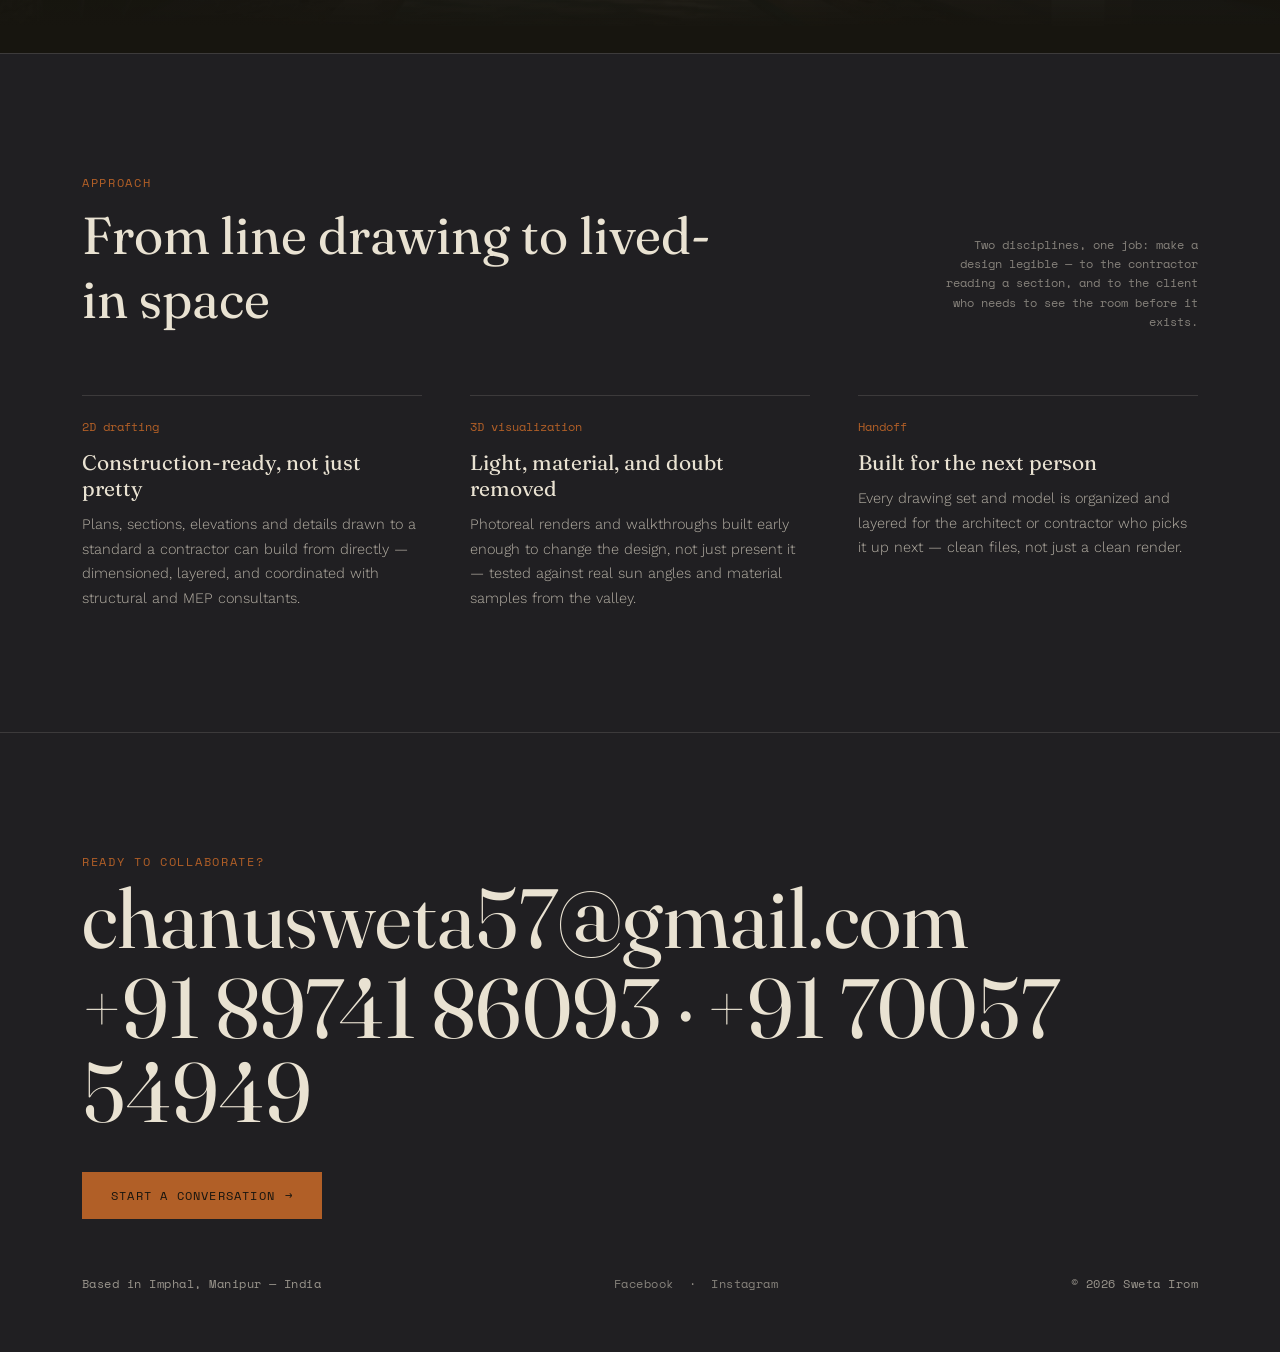
==== commit e7b1ea14: "Apply subtle grey background site-wide Co-Authored-By: Devin AI <158243242+devin-ai-integration[bot]" ====
--- a/index.html
+++ b/index.html
@@ -8,7 +8,7 @@
 <link href="https://fonts.googleapis.com/css2?family=Fraunces:opsz,wght@9..144,300;9..144,400;9..144,500;9..144,600&family=Work+Sans:wght@300;400;500;600&family=Space+Mono:wght@400;700&display=swap" rel="stylesheet">
 <link rel="stylesheet" href="css/style.css">
 </head>
-<body class="home">
+<body>
 
 <div class="menu-scrim" id="scrim"></div>
 
--- a/css/style.css
+++ b/css/style.css
@@ -38,18 +38,14 @@
 }
 
 body {
-  background: var(--ink);
+  /* Subtle grey lift over the near-black base; component surfaces
+     still use --ink for depth. */
+  background: #201F22;
   color: var(--stone);
   font-family: var(--sans);
   font-weight: 300;
   overflow-x: hidden;
   transition: background 0.4s ease, color 0.4s ease;
-}
-
-/* Home page: subtle grey lift over the near-black base (component
-   surfaces still use --ink for depth). */
-body.home {
-  background: #201F22;
 }
 
 @media (prefers-reduced-motion: reduce) {
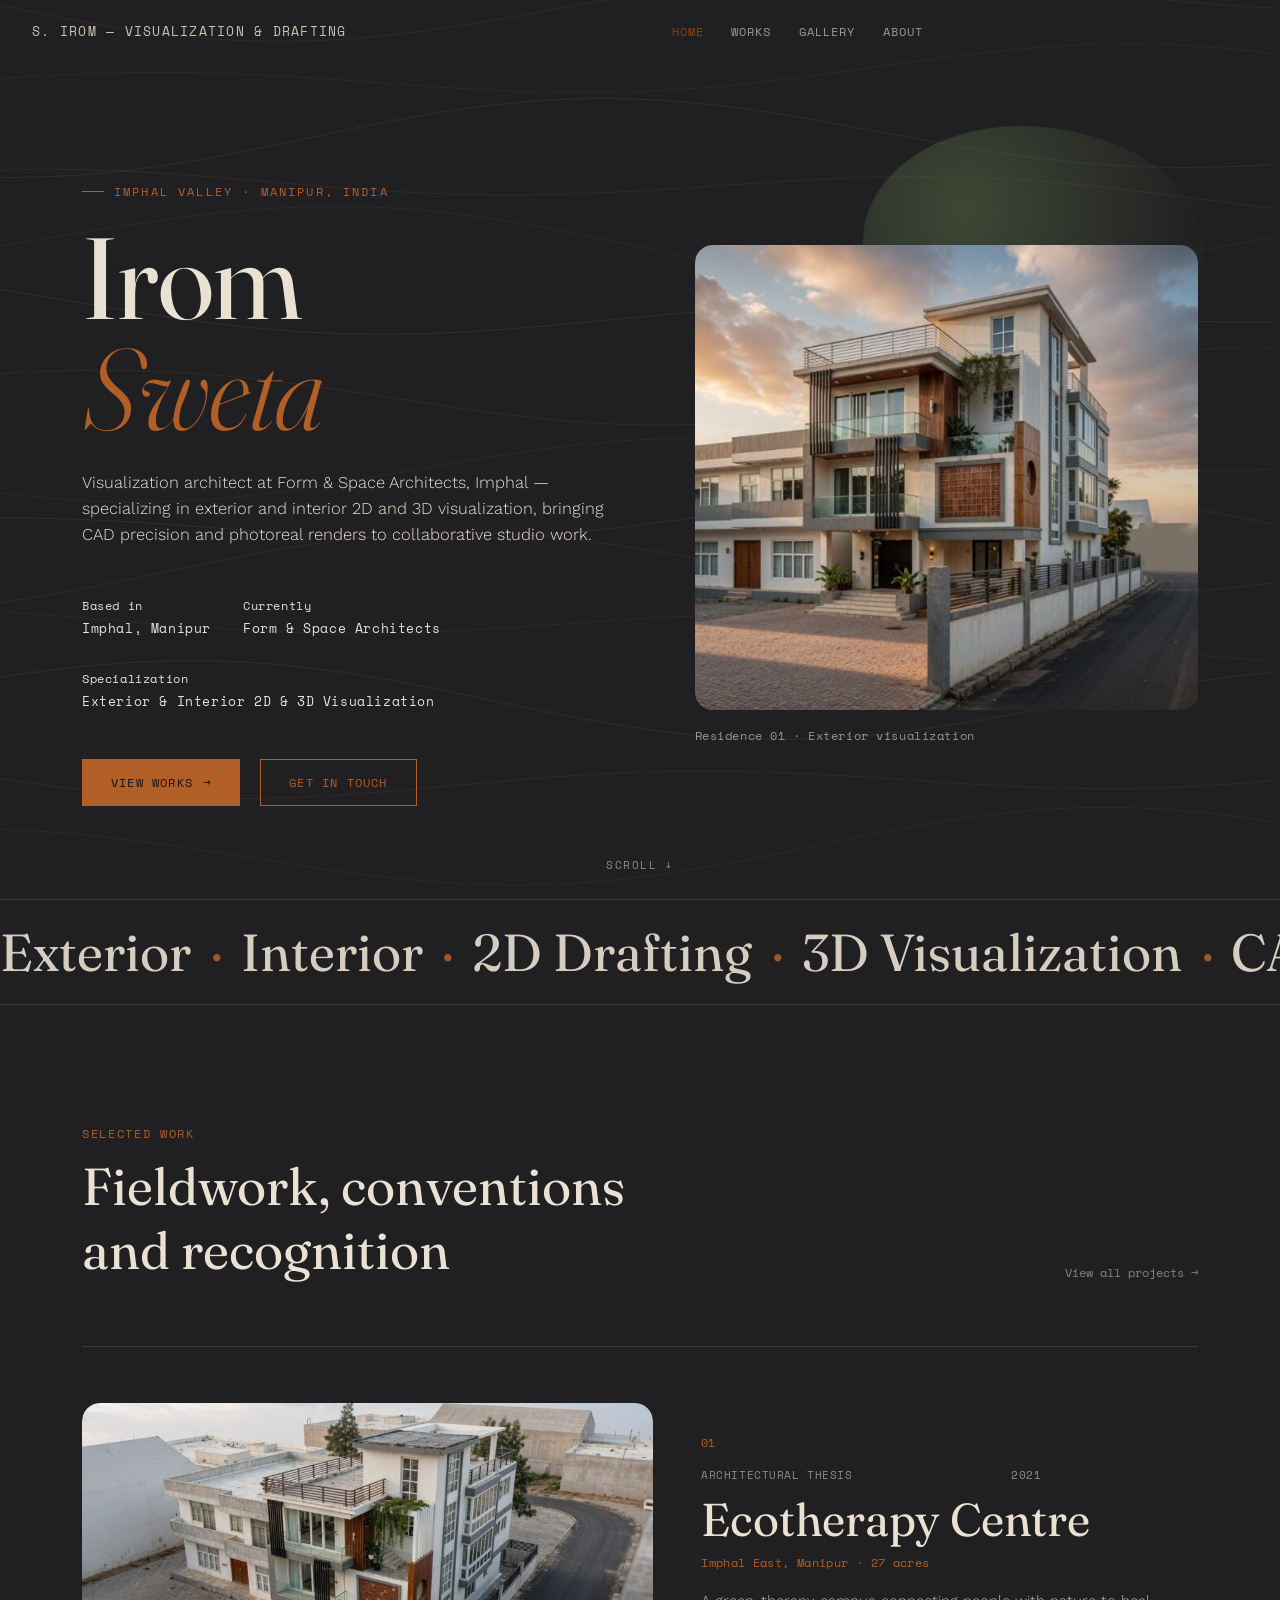
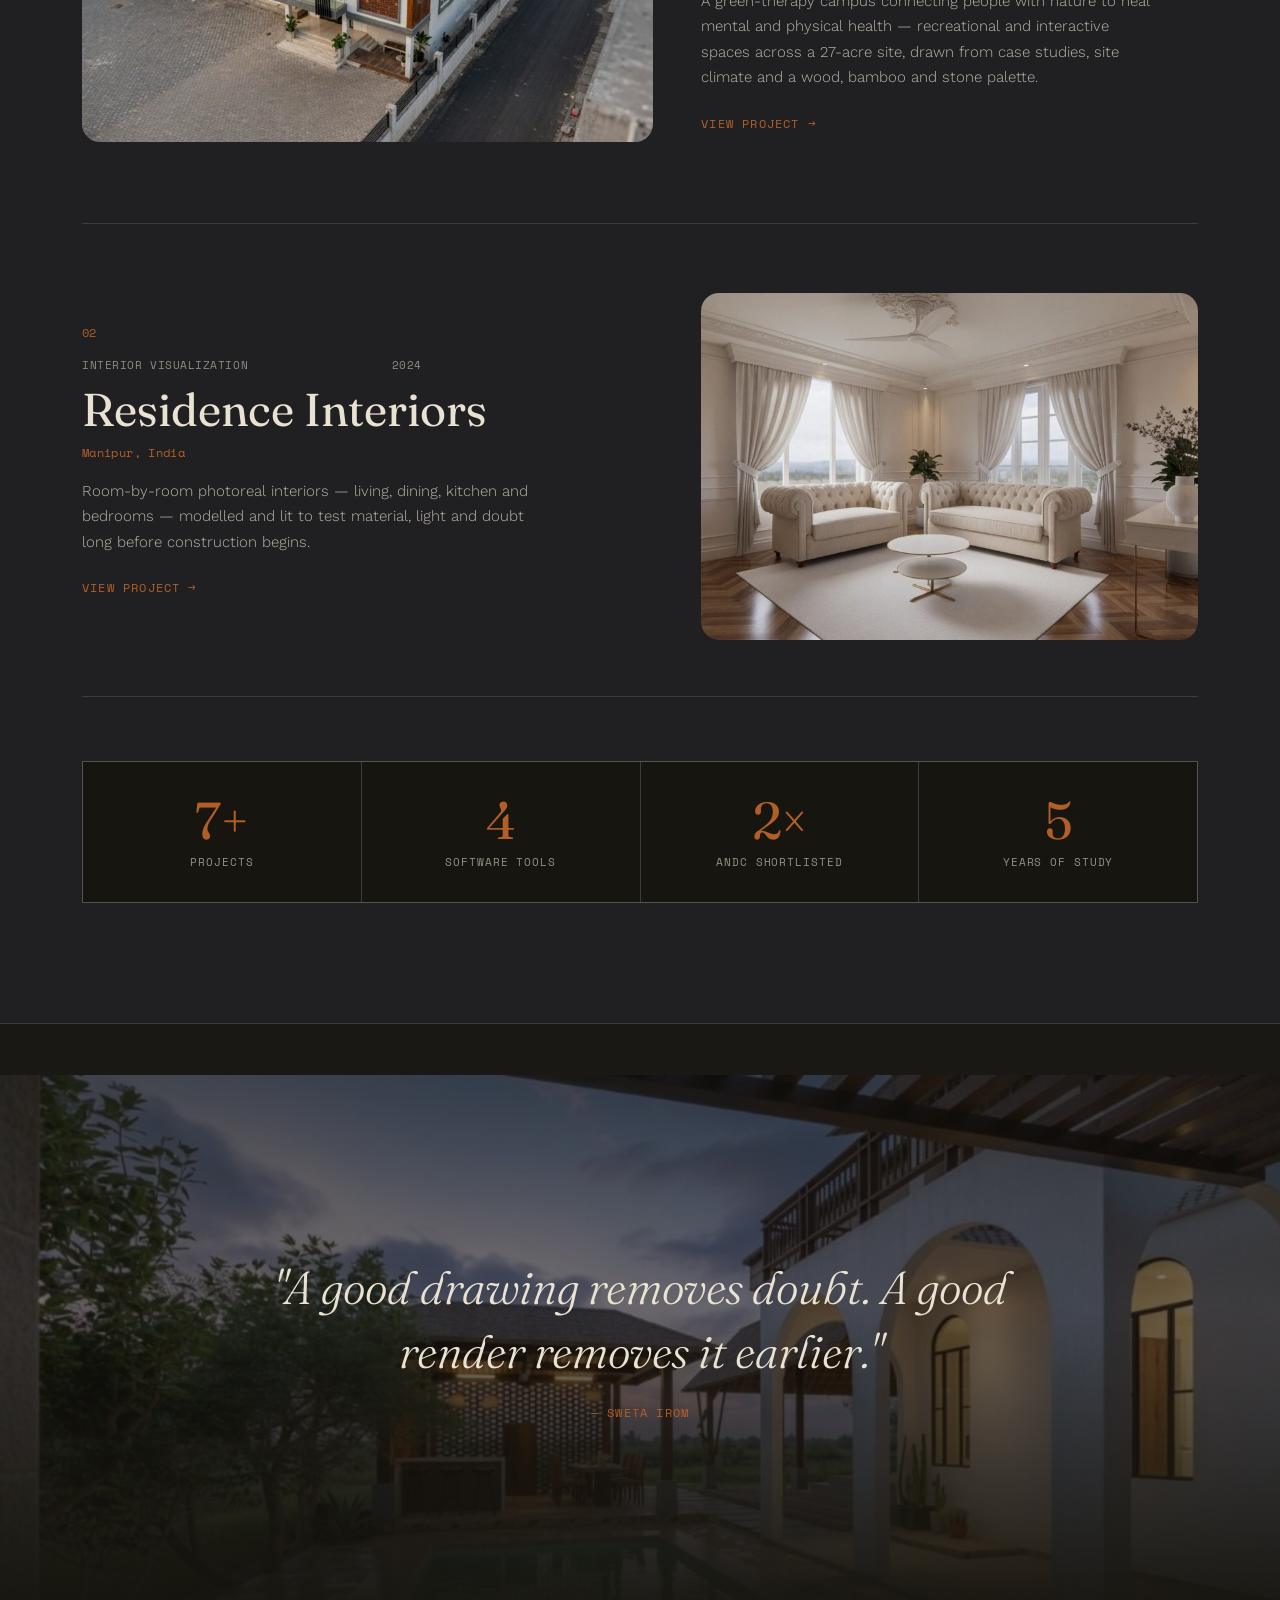
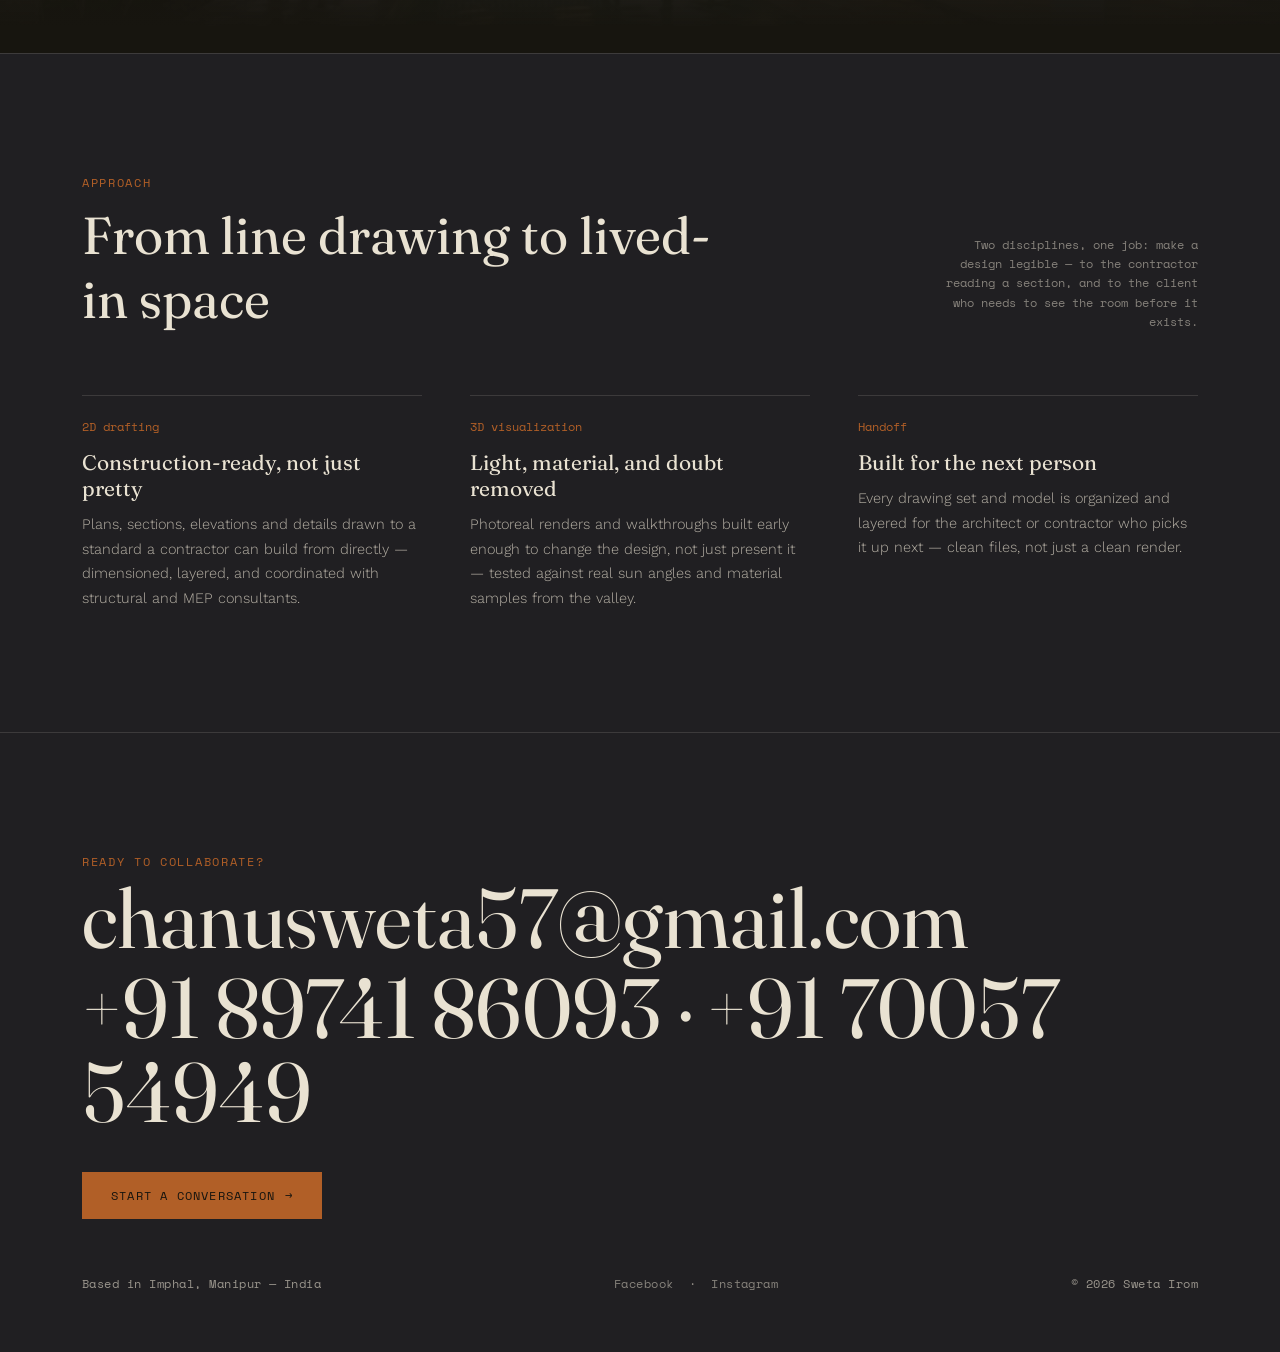
==== commit 53daa73e: "Refresh gallery + home with new client renders Co-Authored-By: Devin AI <158243242+devin-ai-integrat" ====
--- a/index.html
+++ b/index.html
@@ -57,7 +57,7 @@
     </div>
     <figure class="hero-figure">
       <div class="mask-reveal">
-        <img src="images/gallery/residence-exterior-01.jpg" alt="Residence exterior visualization" data-parallax="0.12" loading="eager">
+        <img src="images/gallery/ext-04.jpg" alt="Residence exterior visualization" data-parallax="0.12" loading="eager">
       </div>
       <figcaption>Residence 01 &middot; Exterior visualization</figcaption>
     </figure>
@@ -86,7 +86,7 @@
 
     <div class="feature-list">
       <a class="feature-row reveal" href="gallery.html">
-        <div class="feature-media"><div class="mask-reveal"><img src="images/gallery/residence-exterior-04.jpg" alt="Residence exterior" data-parallax="0.08" loading="lazy"></div></div>
+        <div class="feature-media"><div class="mask-reveal"><img src="images/gallery/ext-01.jpg" alt="Residence exterior" data-parallax="0.08" loading="lazy"></div></div>
         <div class="feature-body">
           <div class="feature-index">01</div>
           <div class="feature-top"><span>ARCHITECTURAL THESIS</span><span>2021</span></div>
@@ -97,7 +97,7 @@
         </div>
       </a>
       <a class="feature-row feature-row--rev reveal" href="gallery.html">
-        <div class="feature-media"><div class="mask-reveal"><img src="images/gallery/residence-interior-living.jpg" alt="Interior visualization" data-parallax="0.08" loading="lazy"></div></div>
+        <div class="feature-media"><div class="mask-reveal"><img src="images/gallery/living-01.jpg" alt="Interior visualization" data-parallax="0.08" loading="lazy"></div></div>
         <div class="feature-body">
           <div class="feature-index">02</div>
           <div class="feature-top"><span>INTERIOR VISUALIZATION</span><span>2024</span></div>
@@ -134,7 +134,7 @@
 <!-- ==================== SHOWCASE ==================== -->
 <section class="showcase">
   <div class="showcase-media">
-    <img src="images/gallery/farmhouse-pool.jpg" alt="Farm house pool and courtyard visualization" data-parallax="0.18" loading="lazy">
+    <img src="images/gallery/ext-09.jpg" alt="Farm house pool and courtyard visualization" data-parallax="0.18" loading="lazy">
   </div>
   <div class="wrap showcase-inner">
     <p class="showcase-quote reveal">"A good drawing removes doubt. A good render removes it earlier."</p>
